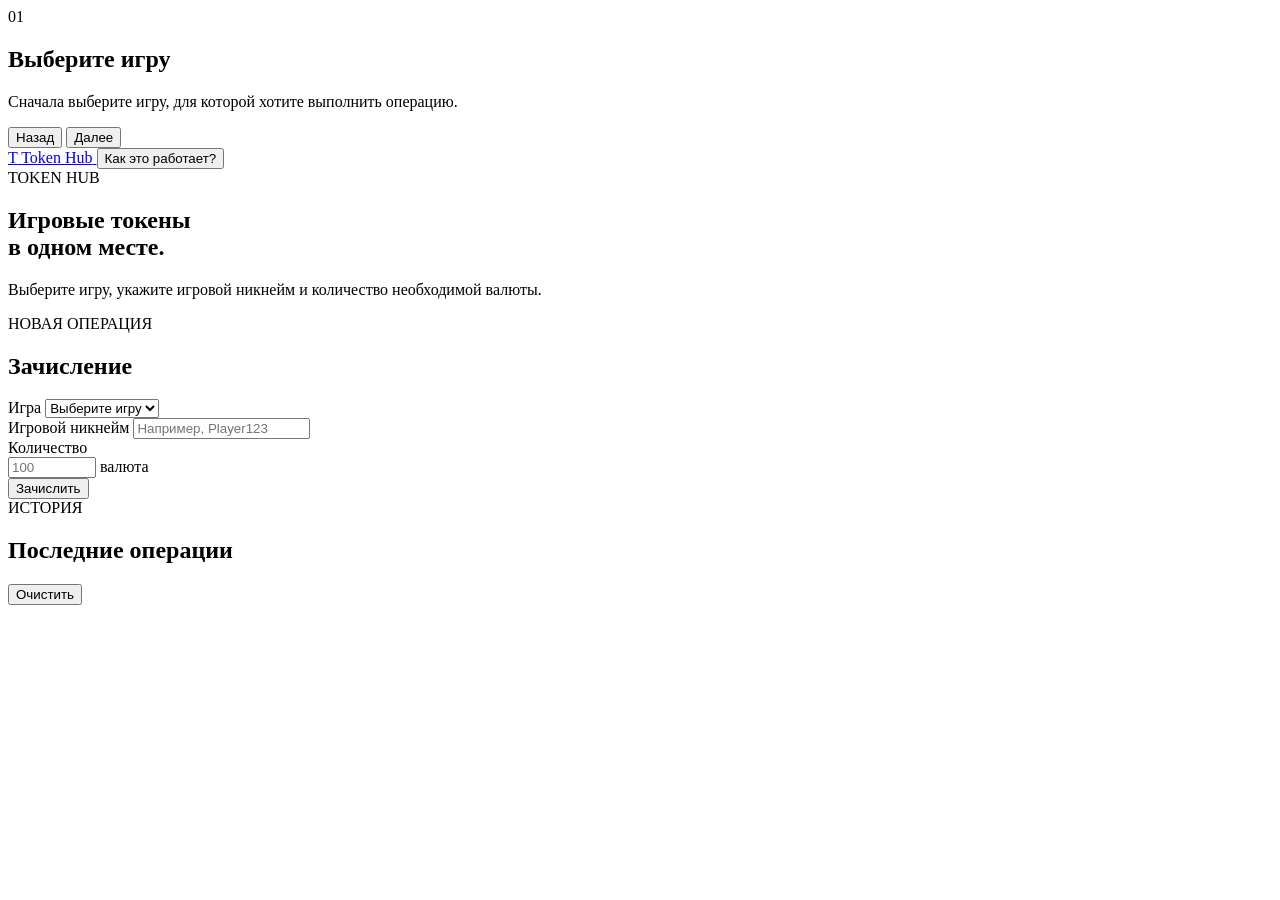
==== index.html @ d6273d0f "Create index.html" ====
<!DOCTYPE html>
<html lang="ru">
<head>
  <meta charset="UTF-8">
  <meta name="viewport" content="width=device-width, initial-scale=1.0">
  <meta name="theme-color" content="#080808">
  <meta name="description" content="Token Hub — единый интерфейс для игровых валют">
  <title>Token Hub</title>
  <link rel="stylesheet" href="style.css">
</head>
<body>
  <!-- Первый запуск -->
  <div class="onboarding hidden" id="onboarding">
    <div class="onboarding-card">
      <div class="onboarding-progress">
        <span class="progress-dot active"></span>
        <span class="progress-dot"></span>
        <span class="progress-dot"></span>
        <span class="progress-dot"></span>
      </div>
      <div class="onboarding-content">
        <div class="onboarding-icon">01</div>
        <h2 id="onboardingTitle">
          Выберите игру
        </h2>
        <p id="onboardingText">
          Сначала выберите игру, для которой хотите выполнить операцию.
        </p>
      </div>
      <div class="onboarding-actions">
        <button
          class="button secondary-button hidden"
          id="onboardingBack"
        >
          Назад
        </button>
        <button
          class="button primary-button"
          id="onboardingNext"
        >
          Далее
        </button>
      </div>
    </div>
  </div>
  <!-- Верхняя панель -->
  <header class="header">
    <a href="#" class="logo" aria-label="Token Hub">
      <span class="logo-mark">T</span>
      <span class="logo-text">Token Hub</span>
    </a>
    <button
      class="help-button"
      id="helpButton"
      type="button"
    >
      Как это работает?
    </button>
  </header>
  <main class="main">
    <!-- Hero -->
    <section class="hero">
      <span class="hero-label">
        TOKEN HUB
      </span>
      <h1>
        Игровые токены<br>
        <span>в одном месте.</span>
      </h1>
      <p>
        Выберите игру, укажите игровой никнейм
        и количество необходимой валюты.
      </p>
    </section>
    <!-- Основная форма -->
    <section class="card">
      <div class="card-header">
        <div>
          <span class="card-label">
            НОВАЯ ОПЕРАЦИЯ
          </span>
          <h2>
            Зачисление
          </h2>
        </div>
        <div class="status-dot"></div>
      </div>
      <!-- Игра -->
      <div class="field">
        <label for="game">
          Игра
        </label>
        <select id="game">
          <option value="">
            Выберите игру
          </option>
          <option
            value="roblox"
            data-currency="Robux"
          >
            Roblox
          </option>
          <option
            value="fortnite"
            data-currency="V-Bucks"
          >
            Fortnite
          </option>
          <option
            value="brawl-stars"
            data-currency="Gems"
          >
            Brawl Stars
          </option>
          <option
            value="minecraft"
            data-currency="Minecoins"
          >
            Minecraft
          </option>
        </select>
      </div>
      <!-- Никнейм -->
      <div class="field">
        <label for="username">
          Игровой никнейм
        </label>
        <input
          id="username"
          type="text"
          maxlength="50"
          autocomplete="off"
          placeholder="Например, Player123"
        >
      </div>
      <!-- Количество -->
      <div class="field">
        <label for="amount">
          Количество
        </label>
        <div class="amount-input">
          <input
            id="amount"
            type="number"
            min="1"
            max="1000000"
            inputmode="numeric"
            placeholder="100"
          >
          <span id="currency">
            валюта
          </span>
        </div>
      </div>
      <!-- Кнопка -->
      <button
        class="button primary-button submit-button"
        id="submitButton"
        type="button"
      >
        <span id="submitText">
          Зачислить
        </span>
        <span
          class="loader hidden"
          id="loader"
        ></span>
      </button>
      <!-- Статус -->
      <div
        class="operation-status hidden"
        id="status"
        role="status"
      ></div>
    </section>
    <!-- История -->
    <section class="history-section">
      <div class="section-header">
        <div>
          <span class="section-label">
            ИСТОРИЯ
          </span>
          <h2>
            Последние операции
          </h2>
        </div>
        <button
          class="clear-button"
          id="clearHistory"
          type="button"
        >
          Очистить
        </button>
      </div>
      <div
        class="history"
        id="history"
      ></div>
    </section>
  </main>
  <!-- Toast -->
  <div
    class="toast"
    id="toast"
    role="alert"
  ></div>
  <script src="script.js"></script>
</body>
</html>
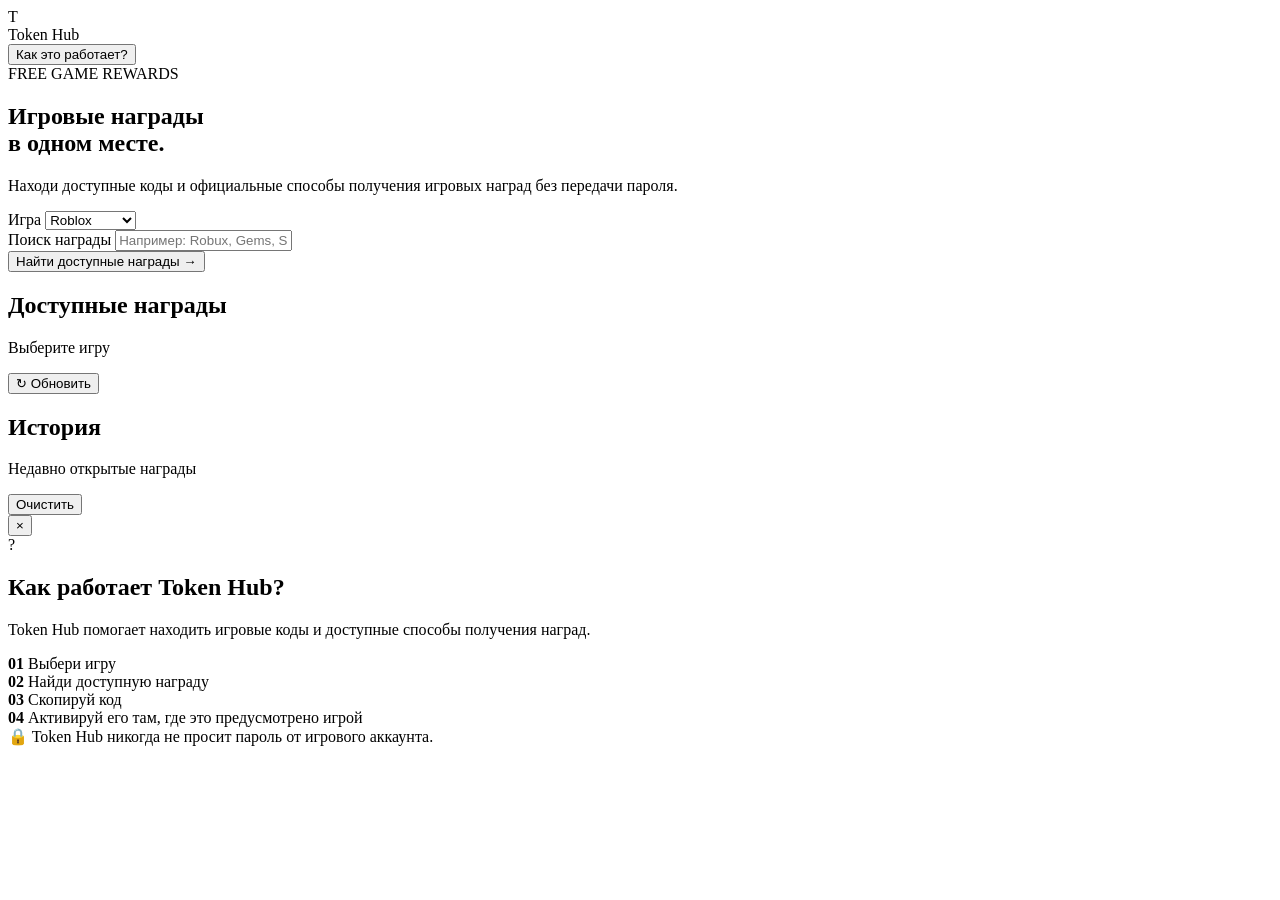
==== commit c6a9f1b4: "Update index.html" ====
--- a/index.html
+++ b/index.html
@@ -4,206 +4,153 @@
   <meta charset="UTF-8">
   <meta name="viewport" content="width=device-width, initial-scale=1.0">
   <meta name="theme-color" content="#080808">
-  <meta name="description" content="Token Hub — единый интерфейс для игровых валют">
   <title>Token Hub</title>
   <link rel="stylesheet" href="style.css">
 </head>
+
 <body>
-  <!-- Первый запуск -->
-  <div class="onboarding hidden" id="onboarding">
-    <div class="onboarding-card">
-      <div class="onboarding-progress">
-        <span class="progress-dot active"></span>
-        <span class="progress-dot"></span>
-        <span class="progress-dot"></span>
-        <span class="progress-dot"></span>
+
+<header class="header">
+  <div class="brand">
+    <div class="brand-icon">T</div>
+    <span>Token Hub</span>
+  </div>
+
+  <button class="help-button" id="helpButton">
+    Как это работает?
+  </button>
+</header>
+
+<main class="container">
+
+  <section class="hero">
+    <div class="badge">FREE GAME REWARDS</div>
+    <h1>Игровые награды<br><span>в одном месте.</span></h1>
+    <p>
+      Находи доступные коды и официальные способы получения
+      игровых наград без передачи пароля.
+    </p>
+  </section>
+
+  <section class="hub-card">
+
+    <div class="field">
+      <label for="game">Игра</label>
+
+      <select id="game">
+        <option value="roblox">Roblox</option>
+        <option value="fortnite">Fortnite</option>
+        <option value="brawlstars">Brawl Stars</option>
+        <option value="minecraft">Minecraft</option>
+      </select>
+    </div>
+
+    <div class="field">
+      <label for="search">Поиск награды</label>
+
+      <input
+        id="search"
+        type="text"
+        placeholder="Например: Robux, Gems, Skin..."
+        autocomplete="off"
+      >
+    </div>
+
+    <button class="main-button" id="findButton">
+      <span>Найти доступные награды</span>
+      <span class="arrow">→</span>
+    </button>
+
+  </section>
+
+  <section class="results-section">
+
+    <div class="section-header">
+      <div>
+        <h2>Доступные награды</h2>
+        <p id="resultsInfo">Выберите игру</p>
       </div>
-      <div class="onboarding-content">
-        <div class="onboarding-icon">01</div>
-        <h2 id="onboardingTitle">
-          Выберите игру
-        </h2>
-        <p id="onboardingText">
-          Сначала выберите игру, для которой хотите выполнить операцию.
-        </p>
+
+      <button id="refreshButton" class="small-button">
+        ↻ Обновить
+      </button>
+    </div>
+
+    <div id="results" class="results"></div>
+
+  </section>
+
+  <section class="history-section">
+
+    <div class="section-header">
+      <div>
+        <h2>История</h2>
+        <p>Недавно открытые награды</p>
       </div>
-      <div class="onboarding-actions">
-        <button
-          class="button secondary-button hidden"
-          id="onboardingBack"
-        >
-          Назад
-        </button>
-        <button
-          class="button primary-button"
-          id="onboardingNext"
-        >
-          Далее
-        </button>
+
+      <button id="clearHistory" class="small-button">
+        Очистить
+      </button>
+    </div>
+
+    <div id="history" class="history"></div>
+
+  </section>
+
+</main>
+
+<!-- HELP -->
+
+<div class="modal hidden" id="helpModal">
+
+  <div class="modal-card">
+
+    <button class="close-button" id="closeHelp">×</button>
+
+    <div class="modal-icon">?</div>
+
+    <h2>Как работает Token Hub?</h2>
+
+    <p>
+      Token Hub помогает находить игровые коды и доступные
+      способы получения наград.
+    </p>
+
+    <div class="steps">
+
+      <div class="step">
+        <b>01</b>
+        <span>Выбери игру</span>
       </div>
+
+      <div class="step">
+        <b>02</b>
+        <span>Найди доступную награду</span>
+      </div>
+
+      <div class="step">
+        <b>03</b>
+        <span>Скопируй код</span>
+      </div>
+
+      <div class="step">
+        <b>04</b>
+        <span>Активируй его там, где это предусмотрено игрой</span>
+      </div>
+
     </div>
+
+    <div class="security-note">
+      🔒 Token Hub никогда не просит пароль от игрового аккаунта.
+    </div>
+
   </div>
-  <!-- Верхняя панель -->
-  <header class="header">
-    <a href="#" class="logo" aria-label="Token Hub">
-      <span class="logo-mark">T</span>
-      <span class="logo-text">Token Hub</span>
-    </a>
-    <button
-      class="help-button"
-      id="helpButton"
-      type="button"
-    >
-      Как это работает?
-    </button>
-  </header>
-  <main class="main">
-    <!-- Hero -->
-    <section class="hero">
-      <span class="hero-label">
-        TOKEN HUB
-      </span>
-      <h1>
-        Игровые токены<br>
-        <span>в одном месте.</span>
-      </h1>
-      <p>
-        Выберите игру, укажите игровой никнейм
-        и количество необходимой валюты.
-      </p>
-    </section>
-    <!-- Основная форма -->
-    <section class="card">
-      <div class="card-header">
-        <div>
-          <span class="card-label">
-            НОВАЯ ОПЕРАЦИЯ
-          </span>
-          <h2>
-            Зачисление
-          </h2>
-        </div>
-        <div class="status-dot"></div>
-      </div>
-      <!-- Игра -->
-      <div class="field">
-        <label for="game">
-          Игра
-        </label>
-        <select id="game">
-          <option value="">
-            Выберите игру
-          </option>
-          <option
-            value="roblox"
-            data-currency="Robux"
-          >
-            Roblox
-          </option>
-          <option
-            value="fortnite"
-            data-currency="V-Bucks"
-          >
-            Fortnite
-          </option>
-          <option
-            value="brawl-stars"
-            data-currency="Gems"
-          >
-            Brawl Stars
-          </option>
-          <option
-            value="minecraft"
-            data-currency="Minecoins"
-          >
-            Minecraft
-          </option>
-        </select>
-      </div>
-      <!-- Никнейм -->
-      <div class="field">
-        <label for="username">
-          Игровой никнейм
-        </label>
-        <input
-          id="username"
-          type="text"
-          maxlength="50"
-          autocomplete="off"
-          placeholder="Например, Player123"
-        >
-      </div>
-      <!-- Количество -->
-      <div class="field">
-        <label for="amount">
-          Количество
-        </label>
-        <div class="amount-input">
-          <input
-            id="amount"
-            type="number"
-            min="1"
-            max="1000000"
-            inputmode="numeric"
-            placeholder="100"
-          >
-          <span id="currency">
-            валюта
-          </span>
-        </div>
-      </div>
-      <!-- Кнопка -->
-      <button
-        class="button primary-button submit-button"
-        id="submitButton"
-        type="button"
-      >
-        <span id="submitText">
-          Зачислить
-        </span>
-        <span
-          class="loader hidden"
-          id="loader"
-        ></span>
-      </button>
-      <!-- Статус -->
-      <div
-        class="operation-status hidden"
-        id="status"
-        role="status"
-      ></div>
-    </section>
-    <!-- История -->
-    <section class="history-section">
-      <div class="section-header">
-        <div>
-          <span class="section-label">
-            ИСТОРИЯ
-          </span>
-          <h2>
-            Последние операции
-          </h2>
-        </div>
-        <button
-          class="clear-button"
-          id="clearHistory"
-          type="button"
-        >
-          Очистить
-        </button>
-      </div>
-      <div
-        class="history"
-        id="history"
-      ></div>
-    </section>
-  </main>
-  <!-- Toast -->
-  <div
-    class="toast"
-    id="toast"
-    role="alert"
-  ></div>
-  <script src="script.js"></script>
+
+</div>
+
+<div id="toast" class="toast"></div>
+
+<script src="script.js"></script>
+
 </body>
 </html>
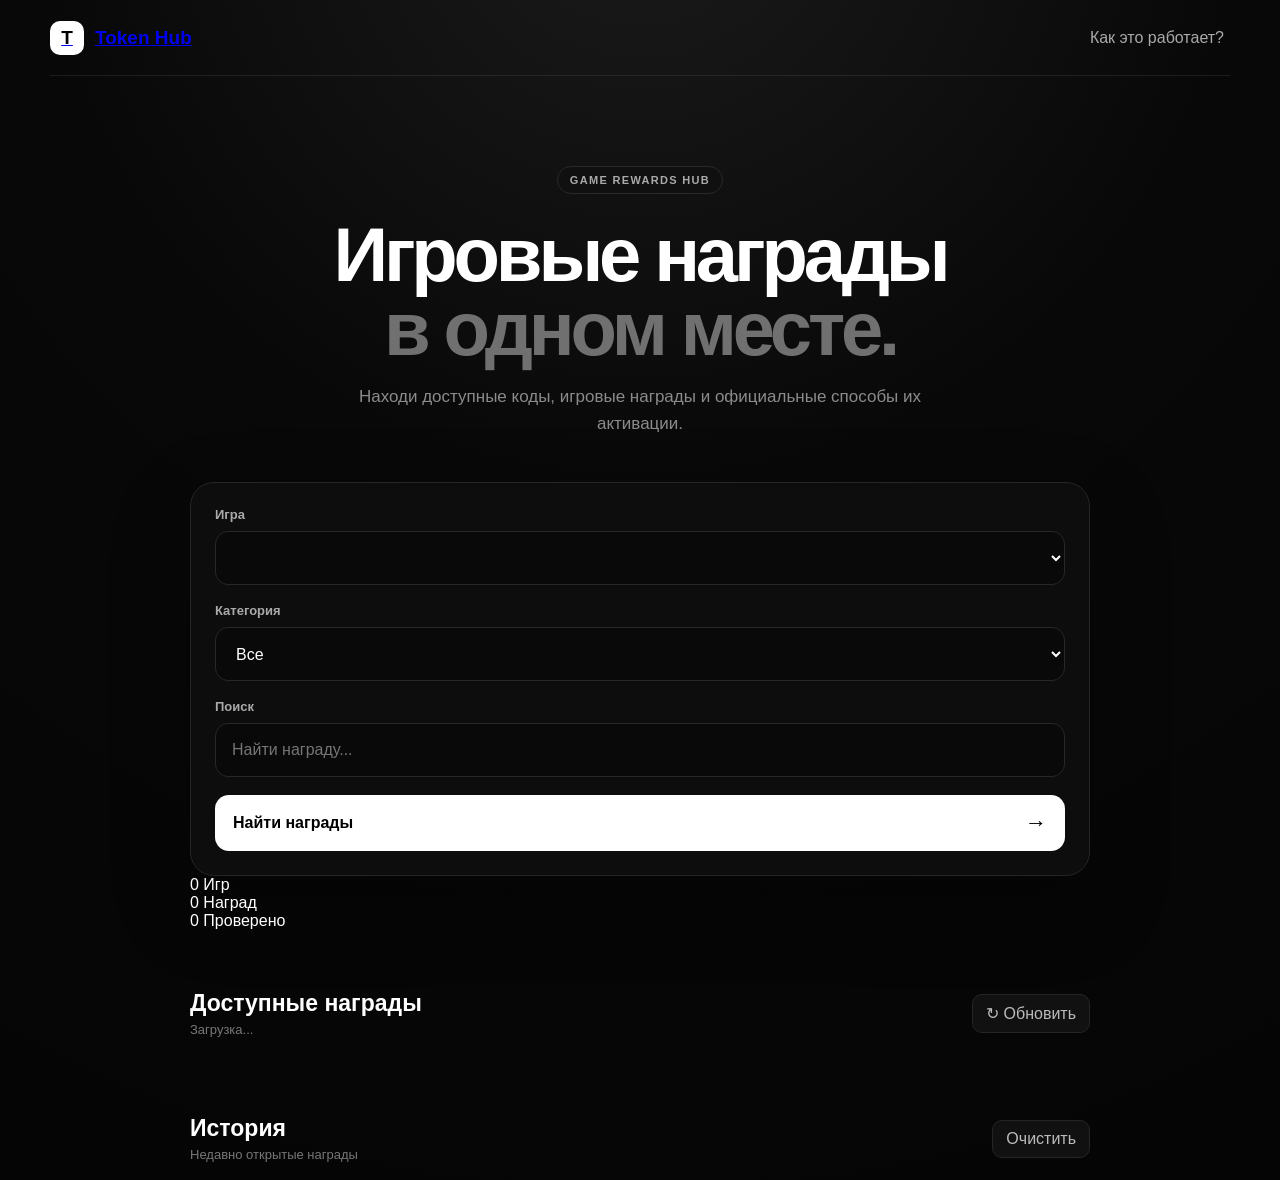
==== commit bdc6544a: "Update index.html" ====
--- a/index.html
+++ b/index.html
@@ -2,155 +2,403 @@
 <html lang="ru">
 <head>
   <meta charset="UTF-8">
-  <meta name="viewport" content="width=device-width, initial-scale=1.0">
-  <meta name="theme-color" content="#080808">
+
+  <meta
+    name="viewport"
+    content="width=device-width, initial-scale=1.0, viewport-fit=cover"
+  >
+
+  <meta
+    name="theme-color"
+    content="#050505"
+  >
+
+  <meta
+    name="description"
+    content="Token Hub — каталог игровых кодов, наград и официальных способов активации."
+  >
+
+  <link rel="manifest" href="manifest.json">
+
+  <link
+    rel="icon"
+    type="image/svg+xml"
+    href="icon.svg"
+  >
+
+  <link
+    rel="apple-touch-icon"
+    href="icon.svg"
+  >
+
   <title>Token Hub</title>
+
   <link rel="stylesheet" href="style.css">
 </head>
 
 <body>
 
-<header class="header">
-  <div class="brand">
-    <div class="brand-icon">T</div>
-    <span>Token Hub</span>
+  <header class="header">
+
+    <a
+      class="brand"
+      href="#"
+      aria-label="Token Hub"
+    >
+      <span class="brand-icon">T</span>
+      <span>Token Hub</span>
+    </a>
+
+    <button
+      class="help-button"
+      id="helpButton"
+      type="button"
+    >
+      Как это работает?
+    </button>
+
+  </header>
+
+
+  <main class="container">
+
+    <section class="hero">
+
+      <div class="badge">
+        GAME REWARDS HUB
+      </div>
+
+      <h1>
+        Игровые награды
+        <br>
+        <span>в одном месте.</span>
+      </h1>
+
+      <p>
+        Находи доступные коды, игровые награды
+        и официальные способы их активации.
+      </p>
+
+    </section>
+
+
+    <section class="hub-card">
+
+      <div class="field">
+
+        <label for="game">
+          Игра
+        </label>
+
+        <select id="game">
+        </select>
+
+      </div>
+
+
+      <div class="field">
+
+        <label for="category">
+          Категория
+        </label>
+
+        <select id="category">
+
+          <option value="all">
+            Все
+          </option>
+
+          <option value="codes">
+            Коды
+          </option>
+
+          <option value="official">
+            Официальные
+          </option>
+
+          <option value="in-game">
+            Игровые награды
+          </option>
+
+        </select>
+
+      </div>
+
+
+      <div class="field">
+
+        <label for="search">
+          Поиск
+        </label>
+
+        <input
+          id="search"
+          type="search"
+          placeholder="Найти награду..."
+          autocomplete="off"
+          spellcheck="false"
+        >
+
+      </div>
+
+
+      <button
+        class="main-button"
+        id="findButton"
+        type="button"
+      >
+
+        <span>
+          Найти награды
+        </span>
+
+        <span class="arrow">
+          →
+        </span>
+
+      </button>
+
+    </section>
+
+
+    <section class="stats">
+
+      <div class="stat-card">
+
+        <span
+          class="stat-value"
+          id="gamesCount"
+        >
+          0
+        </span>
+
+        <span class="stat-label">
+          Игр
+        </span>
+
+      </div>
+
+
+      <div class="stat-card">
+
+        <span
+          class="stat-value"
+          id="rewardsCount"
+        >
+          0
+        </span>
+
+        <span class="stat-label">
+          Наград
+        </span>
+
+      </div>
+
+
+      <div class="stat-card">
+
+        <span
+          class="stat-value"
+          id="verifiedCount"
+        >
+          0
+        </span>
+
+        <span class="stat-label">
+          Проверено
+        </span>
+
+      </div>
+
+    </section>
+
+
+    <section class="results-section">
+
+      <div class="section-header">
+
+        <div>
+
+          <h2>
+            Доступные награды
+          </h2>
+
+          <p id="resultsInfo">
+            Загрузка...
+          </p>
+
+        </div>
+
+
+        <button
+          class="small-button"
+          id="refreshButton"
+          type="button"
+        >
+          ↻ Обновить
+        </button>
+
+      </div>
+
+
+      <div
+        class="results"
+        id="results"
+      >
+      </div>
+
+    </section>
+
+
+    <section class="history-section">
+
+      <div class="section-header">
+
+        <div>
+
+          <h2>
+            История
+          </h2>
+
+          <p>
+            Недавно открытые награды
+          </p>
+
+        </div>
+
+
+        <button
+          class="small-button"
+          id="clearHistory"
+          type="button"
+        >
+          Очистить
+        </button>
+
+      </div>
+
+
+      <div
+        class="history"
+        id="history"
+      >
+      </div>
+
+    </section>
+
+  </main>
+
+
+  <div
+    class="modal hidden"
+    id="helpModal"
+    aria-hidden="true"
+  >
+
+    <div class="modal-card">
+
+      <button
+        class="close-button"
+        id="closeHelp"
+        type="button"
+        aria-label="Закрыть"
+      >
+        ×
+      </button>
+
+
+      <div class="modal-icon">
+        ?
+      </div>
+
+
+      <h2>
+        Как работает Token Hub?
+      </h2>
+
+
+      <p>
+        Token Hub помогает находить игровые коды,
+        награды и официальные страницы активации.
+      </p>
+
+
+      <div class="steps">
+
+        <div class="step">
+
+          <b>01</b>
+
+          <span>
+            Выбери игру
+          </span>
+
+        </div>
+
+
+        <div class="step">
+
+          <b>02</b>
+
+          <span>
+            Найди нужную награду
+          </span>
+
+        </div>
+
+
+        <div class="step">
+
+          <b>03</b>
+
+          <span>
+            Если есть код — скопируй его
+          </span>
+
+        </div>
+
+
+        <div class="step">
+
+          <b>04</b>
+
+          <span>
+            Открой страницу активации
+          </span>
+
+        </div>
+
+      </div>
+
+
+      <div class="security-note">
+
+        🔒 Token Hub не запрашивает пароль,
+        cookie или токен игрового аккаунта.
+
+      </div>
+
+    </div>
+
   </div>
 
-  <button class="help-button" id="helpButton">
-    Как это работает?
-  </button>
-</header>
-
-<main class="container">
-
-  <section class="hero">
-    <div class="badge">FREE GAME REWARDS</div>
-    <h1>Игровые награды<br><span>в одном месте.</span></h1>
-    <p>
-      Находи доступные коды и официальные способы получения
-      игровых наград без передачи пароля.
-    </p>
-  </section>
-
-  <section class="hub-card">
-
-    <div class="field">
-      <label for="game">Игра</label>
-
-      <select id="game">
-        <option value="roblox">Roblox</option>
-        <option value="fortnite">Fortnite</option>
-        <option value="brawlstars">Brawl Stars</option>
-        <option value="minecraft">Minecraft</option>
-      </select>
-    </div>
-
-    <div class="field">
-      <label for="search">Поиск награды</label>
-
-      <input
-        id="search"
-        type="text"
-        placeholder="Например: Robux, Gems, Skin..."
-        autocomplete="off"
-      >
-    </div>
-
-    <button class="main-button" id="findButton">
-      <span>Найти доступные награды</span>
-      <span class="arrow">→</span>
-    </button>
-
-  </section>
-
-  <section class="results-section">
-
-    <div class="section-header">
-      <div>
-        <h2>Доступные награды</h2>
-        <p id="resultsInfo">Выберите игру</p>
-      </div>
-
-      <button id="refreshButton" class="small-button">
-        ↻ Обновить
-      </button>
-    </div>
-
-    <div id="results" class="results"></div>
-
-  </section>
-
-  <section class="history-section">
-
-    <div class="section-header">
-      <div>
-        <h2>История</h2>
-        <p>Недавно открытые награды</p>
-      </div>
-
-      <button id="clearHistory" class="small-button">
-        Очистить
-      </button>
-    </div>
-
-    <div id="history" class="history"></div>
-
-  </section>
-
-</main>
-
-<!-- HELP -->
-
-<div class="modal hidden" id="helpModal">
-
-  <div class="modal-card">
-
-    <button class="close-button" id="closeHelp">×</button>
-
-    <div class="modal-icon">?</div>
-
-    <h2>Как работает Token Hub?</h2>
-
-    <p>
-      Token Hub помогает находить игровые коды и доступные
-      способы получения наград.
-    </p>
-
-    <div class="steps">
-
-      <div class="step">
-        <b>01</b>
-        <span>Выбери игру</span>
-      </div>
-
-      <div class="step">
-        <b>02</b>
-        <span>Найди доступную награду</span>
-      </div>
-
-      <div class="step">
-        <b>03</b>
-        <span>Скопируй код</span>
-      </div>
-
-      <div class="step">
-        <b>04</b>
-        <span>Активируй его там, где это предусмотрено игрой</span>
-      </div>
-
-    </div>
-
-    <div class="security-note">
-      🔒 Token Hub никогда не просит пароль от игрового аккаунта.
-    </div>
-
+
+  <div
+    class="toast"
+    id="toast"
+    role="status"
+    aria-live="polite"
+  >
   </div>
 
-</div>
-
-<div id="toast" class="toast"></div>
-
-<script src="script.js"></script>
+
+  <!--
+    ВАЖНО:
+    data.js должен подключаться ПЕРЕД script.js.
+  -->
+
+  <script src="data.js"></script>
+  <script src="script.js"></script>
 
 </body>
 </html>
--- a/style.css
+++ b/style.css
@@ -0,0 +1,585 @@
+* {
+  box-sizing: border-box;
+}
+
+:root {
+  --background: #050505;
+  --surface: #0d0d0d;
+  --surface-2: #141414;
+  --border: #252525;
+  --text: #ffffff;
+  --muted: #909090;
+  --accent: #ffffff;
+  --danger: #ff4d4d;
+}
+
+html {
+  scroll-behavior: smooth;
+}
+
+body {
+  margin: 0;
+  background:
+    radial-gradient(circle at 50% -10%, #1b1b1b 0%, #080808 42%, #050505 100%);
+  color: var(--text);
+  font-family:
+    Inter,
+    -apple-system,
+    BlinkMacSystemFont,
+    "Segoe UI",
+    sans-serif;
+  min-height: 100vh;
+}
+
+button,
+input,
+select {
+  font: inherit;
+}
+
+button {
+  cursor: pointer;
+}
+
+.header {
+  width: min(1180px, calc(100% - 32px));
+  margin: auto;
+  height: 76px;
+
+  display: flex;
+  align-items: center;
+  justify-content: space-between;
+
+  border-bottom: 1px solid rgba(255,255,255,.08);
+}
+
+.brand {
+  display: flex;
+  align-items: center;
+  gap: 11px;
+
+  font-size: 19px;
+  font-weight: 700;
+}
+
+.brand-icon {
+  width: 34px;
+  height: 34px;
+
+  display: grid;
+  place-items: center;
+
+  background: #fff;
+  color: #000;
+
+  border-radius: 10px;
+
+  font-weight: 900;
+}
+
+.help-button {
+  border: 0;
+  background: transparent;
+  color: #aaa;
+  transition: .2s;
+}
+
+.help-button:hover {
+  color: #fff;
+}
+
+.container {
+  width: min(900px, calc(100% - 32px));
+  margin: auto;
+}
+
+.hero {
+  padding: 90px 0 45px;
+  text-align: center;
+}
+
+.badge {
+  display: inline-flex;
+
+  padding: 7px 12px;
+
+  border: 1px solid #292929;
+  border-radius: 999px;
+
+  background: #101010;
+
+  color: #aaa;
+
+  font-size: 11px;
+  font-weight: 700;
+  letter-spacing: .12em;
+}
+
+.hero h1 {
+  margin: 24px 0 16px;
+
+  font-size: clamp(42px, 7vw, 76px);
+  line-height: .98;
+  letter-spacing: -0.055em;
+}
+
+.hero h1 span {
+  color: #707070;
+}
+
+.hero p {
+  max-width: 610px;
+  margin: auto;
+
+  color: #8b8b8b;
+
+  font-size: 17px;
+  line-height: 1.6;
+}
+
+.hub-card {
+  padding: 24px;
+
+  background: rgba(15,15,15,.85);
+  border: 1px solid var(--border);
+  border-radius: 24px;
+
+  box-shadow: 0 30px 80px rgba(0,0,0,.3);
+}
+
+.field {
+  margin-bottom: 18px;
+}
+
+.field label {
+  display: block;
+  margin-bottom: 9px;
+
+  color: #aaa;
+
+  font-size: 13px;
+  font-weight: 600;
+}
+
+.field input,
+.field select {
+  width: 100%;
+  height: 54px;
+
+  padding: 0 16px;
+
+  background: #090909;
+  color: #fff;
+
+  border: 1px solid #282828;
+  border-radius: 13px;
+
+  outline: none;
+
+  transition: .2s;
+}
+
+.field input:focus,
+.field select:focus {
+  border-color: #666;
+  box-shadow: 0 0 0 3px rgba(255,255,255,.04);
+}
+
+.main-button {
+  width: 100%;
+  height: 56px;
+
+  display: flex;
+  align-items: center;
+  justify-content: space-between;
+
+  padding: 0 18px;
+
+  border: 0;
+  border-radius: 14px;
+
+  background: #fff;
+  color: #000;
+
+  font-weight: 800;
+
+  transition: .2s;
+}
+
+.main-button:hover {
+  transform: translateY(-1px);
+  background: #e9e9e9;
+}
+
+.main-button:active {
+  transform: translateY(1px);
+}
+
+.arrow {
+  font-size: 22px;
+}
+
+.results-section,
+.history-section {
+  margin-top: 60px;
+}
+
+.section-header {
+  display: flex;
+  align-items: center;
+  justify-content: space-between;
+
+  margin-bottom: 18px;
+}
+
+.section-header h2 {
+  margin: 0 0 5px;
+  font-size: 23px;
+}
+
+.section-header p {
+  margin: 0;
+  color: #777;
+  font-size: 13px;
+}
+
+.small-button {
+  padding: 9px 13px;
+
+  background: #111;
+  color: #bbb;
+
+  border: 1px solid #252525;
+  border-radius: 10px;
+}
+
+.small-button:hover {
+  color: #fff;
+  border-color: #444;
+}
+
+.results {
+  display: grid;
+  gap: 12px;
+}
+
+.reward-card {
+  display: grid;
+  grid-template-columns: 1fr auto;
+  gap: 20px;
+
+  padding: 20px;
+
+  background: #0e0e0e;
+  border: 1px solid #202020;
+  border-radius: 17px;
+
+  transition: .2s;
+}
+
+.reward-card:hover {
+  border-color: #3a3a3a;
+  transform: translateY(-1px);
+}
+
+.reward-game {
+  color: #777;
+  font-size: 11px;
+  text-transform: uppercase;
+  letter-spacing: .08em;
+  margin-bottom: 6px;
+}
+
+.reward-title {
+  font-size: 18px;
+  font-weight: 700;
+}
+
+.reward-description {
+  margin-top: 7px;
+
+  color: #888;
+  font-size: 13px;
+  line-height: 1.5;
+}
+
+.reward-code {
+  margin-top: 13px;
+
+  display: inline-flex;
+
+  padding: 8px 10px;
+
+  border-radius: 8px;
+
+  background: #181818;
+  border: 1px solid #292929;
+
+  font-family: monospace;
+  font-size: 13px;
+}
+
+.reward-actions {
+  display: flex;
+  align-items: center;
+  gap: 8px;
+}
+
+.copy-button,
+.open-button {
+  height: 40px;
+
+  padding: 0 13px;
+
+  border-radius: 10px;
+
+  font-size: 13px;
+  font-weight: 700;
+}
+
+.copy-button {
+  background: #fff;
+  color: #000;
+  border: 0;
+}
+
+.open-button {
+  background: #151515;
+  color: #fff;
+  border: 1px solid #2a2a2a;
+}
+
+.empty {
+  padding: 50px 20px;
+
+  text-align: center;
+
+  background: #0d0d0d;
+  border: 1px dashed #252525;
+  border-radius: 17px;
+
+  color: #777;
+}
+
+.history {
+  display: grid;
+  gap: 9px;
+}
+
+.history-item {
+  padding: 14px 16px;
+
+  background: #0c0c0c;
+  border: 1px solid #1c1c1c;
+  border-radius: 12px;
+
+  display: flex;
+  justify-content: space-between;
+  gap: 12px;
+}
+
+.history-name {
+  font-weight: 600;
+}
+
+.history-date {
+  color: #666;
+  font-size: 12px;
+}
+
+.modal {
+  position: fixed;
+  inset: 0;
+
+  display: grid;
+  place-items: center;
+
+  padding: 20px;
+
+  background: rgba(0,0,0,.75);
+  backdrop-filter: blur(12px);
+
+  z-index: 20;
+}
+
+.modal.hidden {
+  display: none;
+}
+
+.modal-card {
+  position: relative;
+
+  width: min(500px, 100%);
+
+  padding: 30px;
+
+  background: #101010;
+  border: 1px solid #2a2a2a;
+  border-radius: 22px;
+
+  box-shadow: 0 30px 100px rgba(0,0,0,.7);
+}
+
+.close-button {
+  position: absolute;
+  top: 15px;
+  right: 17px;
+
+  width: 34px;
+  height: 34px;
+
+  border: 0;
+  border-radius: 50%;
+
+  background: #1b1b1b;
+  color: #aaa;
+
+  font-size: 22px;
+}
+
+.modal-icon {
+  width: 45px;
+  height: 45px;
+
+  display: grid;
+  place-items: center;
+
+  background: #fff;
+  color: #000;
+
+  border-radius: 13px;
+
+  font-size: 22px;
+  font-weight: 900;
+}
+
+.modal-card h2 {
+  margin: 20px 0 10px;
+}
+
+.modal-card > p {
+  color: #888;
+  line-height: 1.6;
+}
+
+.steps {
+  display: grid;
+  gap: 9px;
+  margin-top: 20px;
+}
+
+.step {
+  display: flex;
+  align-items: center;
+  gap: 13px;
+
+  padding: 13px;
+
+  background: #151515;
+  border-radius: 11px;
+}
+
+.step b {
+  color: #777;
+  font-family: monospace;
+}
+
+.step span {
+  color: #ddd;
+  font-size: 14px;
+}
+
+.security-note {
+  margin-top: 20px;
+
+  padding: 13px;
+
+  background: #151515;
+  border: 1px solid #262626;
+  border-radius: 11px;
+
+  color: #aaa;
+
+  font-size: 13px;
+  line-height: 1.5;
+}
+
+.toast {
+  position: fixed;
+  left: 50%;
+  bottom: 25px;
+
+  transform: translate(-50%, 20px);
+
+  padding: 13px 17px;
+
+  background: #fff;
+  color: #000;
+
+  border-radius: 12px;
+
+  font-size: 13px;
+  font-weight: 700;
+
+  opacity: 0;
+  pointer-events: none;
+
+  transition: .25s;
+
+  z-index: 50;
+}
+
+.toast.show {
+  opacity: 1;
+  transform: translate(-50%, 0);
+}
+
+@media (max-width: 650px) {
+
+  .header {
+    height: 66px;
+  }
+
+  .brand {
+    font-size: 16px;
+  }
+
+  .brand-icon {
+    width: 30px;
+    height: 30px;
+  }
+
+  .hero {
+    padding-top: 65px;
+  }
+
+  .hero h1 {
+    font-size: 43px;
+  }
+
+  .hero p {
+    font-size: 15px;
+  }
+
+  .hub-card {
+    padding: 17px;
+    border-radius: 18px;
+  }
+
+  .reward-card {
+    grid-template-columns: 1fr;
+  }
+
+  .reward-actions {
+    width: 100%;
+  }
+
+  .copy-button,
+  .open-button {
+    flex: 1;
+  }
+
+  .section-header {
+    align-items: flex-start;
+  }
+}
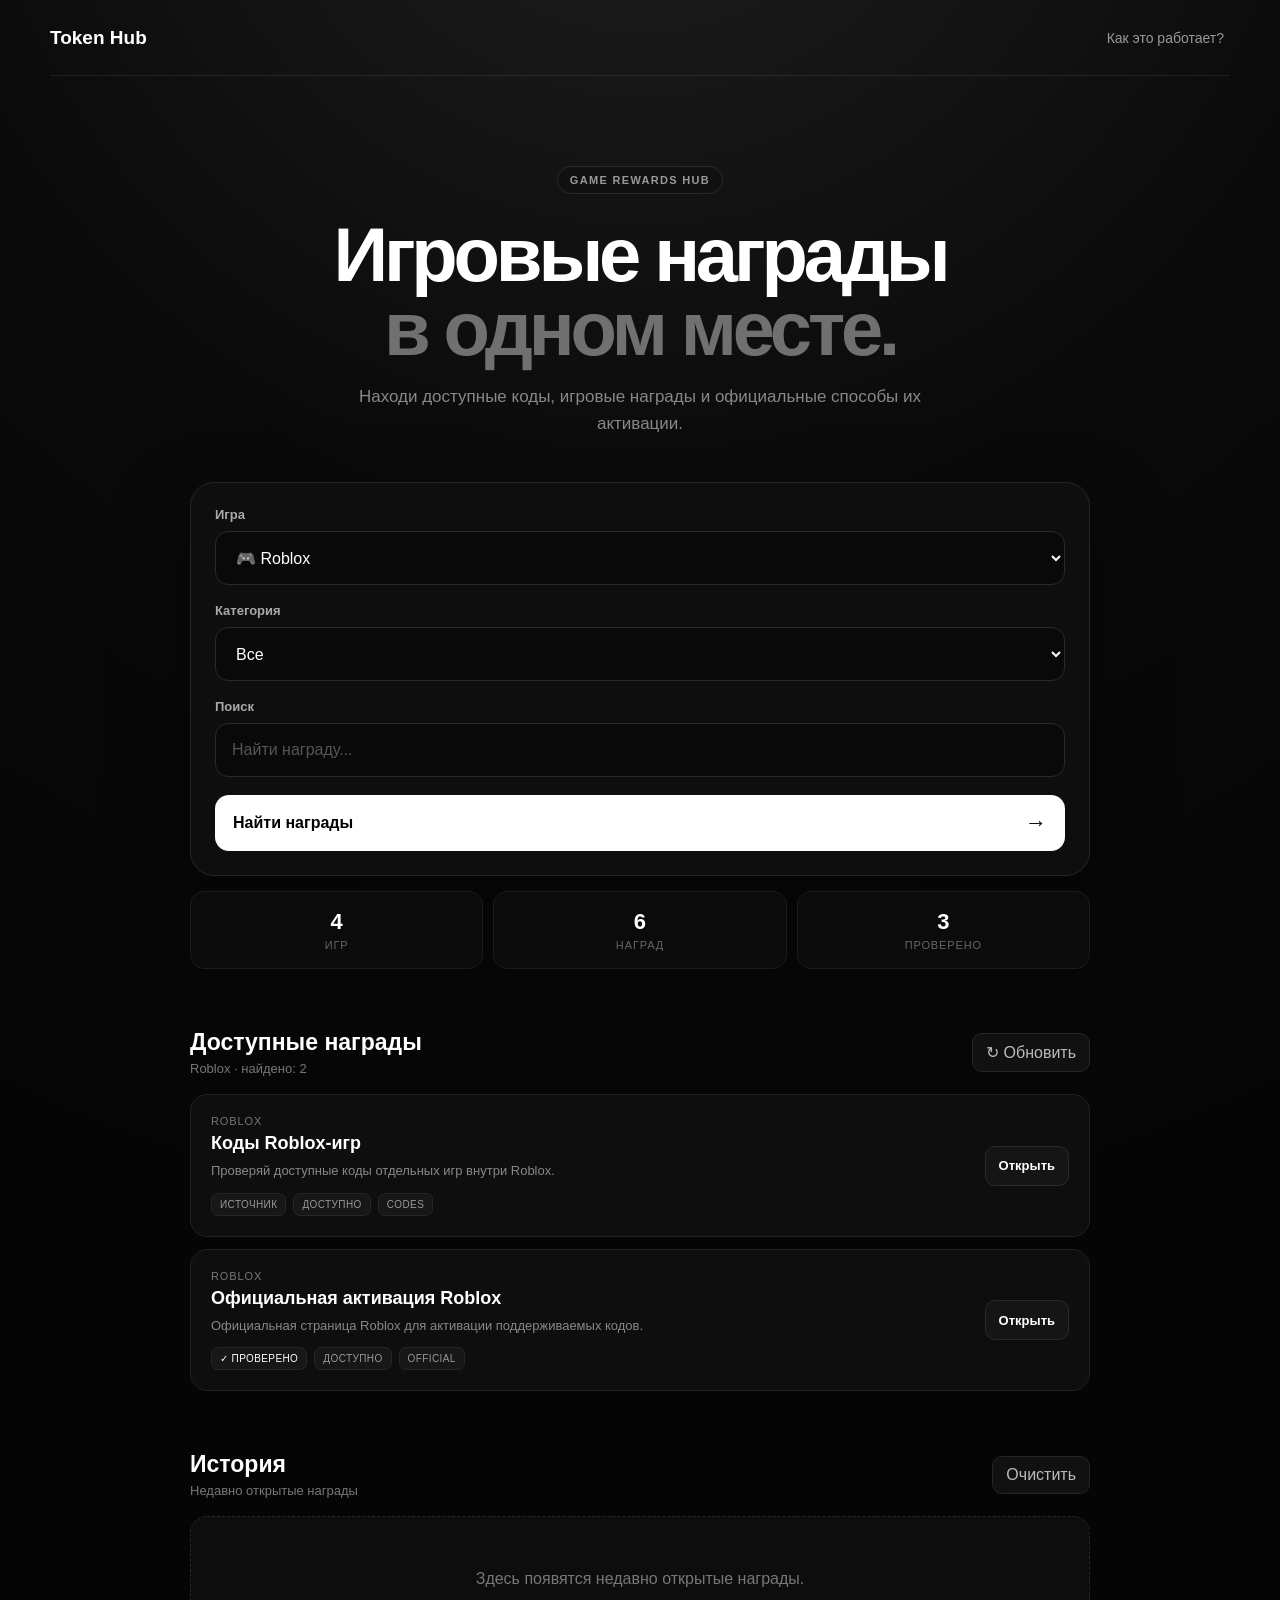
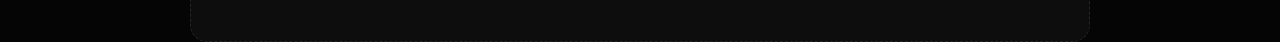
==== commit 43687f91: "Update index.html" ====
--- a/index.html
+++ b/index.html
@@ -18,22 +18,17 @@
     content="Token Hub — каталог игровых кодов, наград и официальных способов активации."
   >
 
-  <link rel="manifest" href="manifest.json">
-
   <link
-    rel="icon"
-    type="image/svg+xml"
-    href="icon.svg"
-  >
+    rel="manifest"
+    href="manifest.json"
+  >
+
+  <title>Token Hub</title>
 
   <link
-    rel="apple-touch-icon"
-    href="icon.svg"
-  >
-
-  <title>Token Hub</title>
-
-  <link rel="stylesheet" href="style.css">
+    rel="stylesheet"
+    href="style.css"
+  >
 </head>
 
 <body>
@@ -45,8 +40,7 @@
       href="#"
       aria-label="Token Hub"
     >
-      <span class="brand-icon">T</span>
-      <span>Token Hub</span>
+      Token Hub
     </a>
 
     <button
@@ -90,8 +84,7 @@
           Игра
         </label>
 
-        <select id="game">
-        </select>
+        <select id="game"></select>
 
       </div>
 
@@ -244,8 +237,7 @@
       <div
         class="results"
         id="results"
-      >
-      </div>
+      ></div>
 
     </section>
 
@@ -281,13 +273,14 @@
       <div
         class="history"
         id="history"
-      >
-      </div>
+      ></div>
 
     </section>
 
   </main>
 
+
+  <!-- ОКНО «КАК ЭТО РАБОТАЕТ?» -->
 
   <div
     class="modal hidden"
@@ -383,18 +376,20 @@
   </div>
 
 
+  <!-- УВЕДОМЛЕНИЯ -->
+
   <div
     class="toast"
     id="toast"
     role="status"
     aria-live="polite"
-  >
-  </div>
+  ></div>
 
 
   <!--
-    ВАЖНО:
-    data.js должен подключаться ПЕРЕД script.js.
+    ПОРЯДОК ПОДКЛЮЧЕНИЯ ВАЖЕН:
+    сначала база data.js,
+    затем логика script.js.
   -->
 
   <script src="data.js"></script>
--- a/style.css
+++ b/style.css
@@ -5,12 +5,20 @@
 :root {
   --background: #050505;
   --surface: #0d0d0d;
-  --surface-2: #141414;
+  --surface-2: #121212;
+
   --border: #252525;
+  --border-light: #333333;
+
   --text: #ffffff;
-  --muted: #909090;
+  --muted: #888888;
+  --muted-2: #666666;
+
   --accent: #ffffff;
+
   --danger: #ff4d4d;
+
+  --radius: 18px;
 }
 
 html {
@@ -19,16 +27,29 @@
 
 body {
   margin: 0;
+
+  min-height: 100vh;
+
   background:
-    radial-gradient(circle at 50% -10%, #1b1b1b 0%, #080808 42%, #050505 100%);
+    radial-gradient(
+      circle at 50% -15%,
+      #202020 0%,
+      #0a0a0a 38%,
+      #050505 75%
+    );
+
   color: var(--text);
+
   font-family:
     Inter,
     -apple-system,
     BlinkMacSystemFont,
+    "SF Pro Display",
+    "SF Pro Text",
     "Segoe UI",
     sans-serif;
-  min-height: 100vh;
+
+  -webkit-font-smoothing: antialiased;
 }
 
 button,
@@ -41,25 +62,50 @@
   cursor: pointer;
 }
 
+button,
+a,
+input,
+select {
+  -webkit-tap-highlight-color: transparent;
+}
+
+
+/* HEADER */
+
 .header {
-  width: min(1180px, calc(100% - 32px));
+  width: min(
+    1180px,
+    calc(100% - 32px)
+  );
+
+  height: 76px;
+
   margin: auto;
-  height: 76px;
 
   display: flex;
   align-items: center;
   justify-content: space-between;
 
-  border-bottom: 1px solid rgba(255,255,255,.08);
+  border-bottom: 1px solid rgba(
+    255,
+    255,
+    255,
+    .08
+  );
 }
 
 .brand {
   display: flex;
   align-items: center;
+
   gap: 11px;
 
+  color: #fff;
+
+  text-decoration: none;
+
   font-size: 19px;
-  font-weight: 700;
+  font-weight: 800;
 }
 
 .brand-icon {
@@ -74,13 +120,19 @@
 
   border-radius: 10px;
 
+  font-size: 17px;
   font-weight: 900;
 }
 
 .help-button {
   border: 0;
+
   background: transparent;
-  color: #aaa;
+
+  color: #999;
+
+  font-size: 14px;
+
   transition: .2s;
 }
 
@@ -88,13 +140,24 @@
   color: #fff;
 }
 
+
+/* MAIN */
+
 .container {
-  width: min(900px, calc(100% - 32px));
+  width: min(
+    900px,
+    calc(100% - 32px)
+  );
+
   margin: auto;
 }
+
+
+/* HERO */
 
 .hero {
   padding: 90px 0 45px;
+
   text-align: center;
 }
 
@@ -104,23 +167,32 @@
   padding: 7px 12px;
 
   border: 1px solid #292929;
+
   border-radius: 999px;
 
   background: #101010;
 
-  color: #aaa;
+  color: #999;
 
   font-size: 11px;
-  font-weight: 700;
+  font-weight: 800;
+
   letter-spacing: .12em;
 }
 
 .hero h1 {
   margin: 24px 0 16px;
 
-  font-size: clamp(42px, 7vw, 76px);
+  font-size:
+    clamp(
+      43px,
+      7vw,
+      76px
+    );
+
   line-height: .98;
-  letter-spacing: -0.055em;
+
+  letter-spacing: -.055em;
 }
 
 .hero h1 span {
@@ -128,23 +200,37 @@
 }
 
 .hero p {
-  max-width: 610px;
+  max-width: 620px;
+
   margin: auto;
 
-  color: #8b8b8b;
+  color: #888;
 
   font-size: 17px;
+
   line-height: 1.6;
 }
+
+
+/* SEARCH CARD */
 
 .hub-card {
   padding: 24px;
 
-  background: rgba(15,15,15,.85);
+  background:
+    rgba(15, 15, 15, .9);
+
   border: 1px solid var(--border);
+
   border-radius: 24px;
 
-  box-shadow: 0 30px 80px rgba(0,0,0,.3);
+  box-shadow:
+    0 30px 80px rgba(
+      0,
+      0,
+      0,
+      .35
+    );
 }
 
 .field {
@@ -153,12 +239,13 @@
 
 .field label {
   display: block;
+
   margin-bottom: 9px;
 
   color: #aaa;
 
   font-size: 13px;
-  font-weight: 600;
+  font-weight: 700;
 }
 
 .field input,
@@ -169,36 +256,59 @@
   padding: 0 16px;
 
   background: #090909;
+
   color: #fff;
 
-  border: 1px solid #282828;
+  border: 1px solid #292929;
+
   border-radius: 13px;
 
   outline: none;
 
   transition: .2s;
+}
+
+.field select {
+  appearance: auto;
+}
+
+.field input::placeholder {
+  color: #555;
 }
 
 .field input:focus,
 .field select:focus {
   border-color: #666;
-  box-shadow: 0 0 0 3px rgba(255,255,255,.04);
-}
+
+  box-shadow:
+    0 0 0 3px
+    rgba(
+      255,
+      255,
+      255,
+      .04
+    );
+}
+
+
+/* MAIN BUTTON */
 
 .main-button {
   width: 100%;
   height: 56px;
 
+  padding: 0 18px;
+
   display: flex;
   align-items: center;
   justify-content: space-between;
 
-  padding: 0 18px;
-
   border: 0;
+
   border-radius: 14px;
 
   background: #fff;
+
   color: #000;
 
   font-weight: 800;
@@ -207,17 +317,71 @@
 }
 
 .main-button:hover {
-  transform: translateY(-1px);
   background: #e9e9e9;
+
+  transform:
+    translateY(-1px);
 }
 
 .main-button:active {
-  transform: translateY(1px);
+  transform:
+    translateY(1px);
 }
 
 .arrow {
   font-size: 22px;
 }
+
+
+/* STATS */
+
+.stats {
+  display: grid;
+
+  grid-template-columns:
+    repeat(3, 1fr);
+
+  gap: 10px;
+
+  margin-top: 15px;
+}
+
+.stat-card {
+  padding: 17px;
+
+  background: #0b0b0b;
+
+  border: 1px solid #1c1c1c;
+
+  border-radius: 14px;
+
+  text-align: center;
+}
+
+.stat-value {
+  display: block;
+
+  font-size: 22px;
+
+  font-weight: 800;
+}
+
+.stat-label {
+  display: block;
+
+  margin-top: 4px;
+
+  color: #666;
+
+  font-size: 11px;
+
+  text-transform: uppercase;
+
+  letter-spacing: .08em;
+}
+
+
+/* SECTIONS */
 
 .results-section,
 .history-section {
@@ -226,20 +390,26 @@
 
 .section-header {
   display: flex;
+
   align-items: center;
   justify-content: space-between;
 
+  gap: 15px;
+
   margin-bottom: 18px;
 }
 
 .section-header h2 {
   margin: 0 0 5px;
+
   font-size: 23px;
 }
 
 .section-header p {
   margin: 0;
+
   color: #777;
+
   font-size: 13px;
 }
 
@@ -247,31 +417,45 @@
   padding: 9px 13px;
 
   background: #111;
+
   color: #bbb;
 
   border: 1px solid #252525;
+
   border-radius: 10px;
+
+  transition: .2s;
 }
 
 .small-button:hover {
   color: #fff;
+
   border-color: #444;
 }
+
+
+/* RESULTS */
 
 .results {
   display: grid;
+
   gap: 12px;
 }
 
 .reward-card {
   display: grid;
-  grid-template-columns: 1fr auto;
+
+  grid-template-columns:
+    1fr auto;
+
   gap: 20px;
 
   padding: 20px;
 
   background: #0e0e0e;
+
   border: 1px solid #202020;
+
   border-radius: 17px;
 
   transition: .2s;
@@ -279,49 +463,98 @@
 
 .reward-card:hover {
   border-color: #3a3a3a;
-  transform: translateY(-1px);
+
+  transform:
+    translateY(-1px);
 }
 
 .reward-game {
+  margin-bottom: 6px;
+
   color: #777;
+
   font-size: 11px;
+
   text-transform: uppercase;
+
   letter-spacing: .08em;
-  margin-bottom: 6px;
 }
 
 .reward-title {
   font-size: 18px;
-  font-weight: 700;
+
+  font-weight: 800;
 }
 
 .reward-description {
   margin-top: 7px;
 
   color: #888;
+
   font-size: 13px;
+
   line-height: 1.5;
 }
 
+.reward-meta {
+  display: flex;
+
+  flex-wrap: wrap;
+
+  gap: 7px;
+
+  margin-top: 12px;
+}
+
+.meta {
+  padding: 5px 8px;
+
+  border-radius: 7px;
+
+  background: #171717;
+
+  border: 1px solid #262626;
+
+  color: #999;
+
+  font-size: 10px;
+
+  text-transform: uppercase;
+
+  letter-spacing: .04em;
+}
+
+.meta.verified {
+  color: #fff;
+}
+
 .reward-code {
+  display: inline-flex;
+
   margin-top: 13px;
 
-  display: inline-flex;
-
   padding: 8px 10px;
 
+  background: #181818;
+
+  border: 1px solid #292929;
+
   border-radius: 8px;
 
-  background: #181818;
-  border: 1px solid #292929;
-
   font-family: monospace;
+
   font-size: 13px;
+
+  word-break: break-all;
 }
 
 .reward-actions {
   display: flex;
+
   align-items: center;
+
+  justify-content: center;
+
   gap: 8px;
 }
 
@@ -334,20 +567,28 @@
   border-radius: 10px;
 
   font-size: 13px;
-  font-weight: 700;
+
+  font-weight: 800;
 }
 
 .copy-button {
   background: #fff;
+
   color: #000;
+
   border: 0;
 }
 
 .open-button {
   background: #151515;
+
   color: #fff;
+
   border: 1px solid #2a2a2a;
 }
+
+
+/* EMPTY */
 
 .empty {
   padding: 50px 20px;
@@ -355,49 +596,75 @@
   text-align: center;
 
   background: #0d0d0d;
+
   border: 1px dashed #252525;
+
   border-radius: 17px;
 
   color: #777;
-}
+
+  line-height: 1.5;
+}
+
+
+/* HISTORY */
 
 .history {
   display: grid;
+
   gap: 9px;
 }
 
 .history-item {
   padding: 14px 16px;
 
+  display: flex;
+
+  justify-content: space-between;
+
+  gap: 12px;
+
   background: #0c0c0c;
+
   border: 1px solid #1c1c1c;
+
   border-radius: 12px;
-
-  display: flex;
-  justify-content: space-between;
-  gap: 12px;
 }
 
 .history-name {
-  font-weight: 600;
+  font-weight: 700;
 }
 
 .history-date {
   color: #666;
+
   font-size: 12px;
 }
+
+
+/* MODAL */
 
 .modal {
   position: fixed;
+
   inset: 0;
 
   display: grid;
+
   place-items: center;
 
   padding: 20px;
 
-  background: rgba(0,0,0,.75);
-  backdrop-filter: blur(12px);
+  background:
+    rgba(
+      0,
+      0,
+      0,
+      .78
+    );
+
+  backdrop-filter:
+    blur(12px);
 
   z-index: 20;
 }
@@ -409,19 +676,32 @@
 .modal-card {
   position: relative;
 
-  width: min(500px, 100%);
+  width: min(
+    500px,
+    100%
+  );
 
   padding: 30px;
 
   background: #101010;
+
   border: 1px solid #2a2a2a;
+
   border-radius: 22px;
 
-  box-shadow: 0 30px 100px rgba(0,0,0,.7);
+  box-shadow:
+    0 30px 100px
+    rgba(
+      0,
+      0,
+      0,
+      .7
+    );
 }
 
 .close-button {
   position: absolute;
+
   top: 15px;
   right: 17px;
 
@@ -429,9 +709,11 @@
   height: 34px;
 
   border: 0;
+
   border-radius: 50%;
 
   background: #1b1b1b;
+
   color: #aaa;
 
   font-size: 22px;
@@ -442,14 +724,17 @@
   height: 45px;
 
   display: grid;
+
   place-items: center;
 
   background: #fff;
+
   color: #000;
 
   border-radius: 13px;
 
   font-size: 22px;
+
   font-weight: 900;
 }
 
@@ -459,33 +744,41 @@
 
 .modal-card > p {
   color: #888;
+
   line-height: 1.6;
 }
 
 .steps {
   display: grid;
+
   gap: 9px;
+
   margin-top: 20px;
 }
 
 .step {
   display: flex;
+
   align-items: center;
+
   gap: 13px;
 
   padding: 13px;
 
   background: #151515;
+
   border-radius: 11px;
 }
 
 .step b {
   color: #777;
+
   font-family: monospace;
 }
 
 .step span {
   color: #ddd;
+
   font-size: 14px;
 }
 
@@ -495,33 +788,55 @@
   padding: 13px;
 
   background: #151515;
+
   border: 1px solid #262626;
+
   border-radius: 11px;
 
   color: #aaa;
 
   font-size: 13px;
+
   line-height: 1.5;
 }
+
+
+/* TOAST */
 
 .toast {
   position: fixed;
+
   left: 50%;
+
   bottom: 25px;
 
-  transform: translate(-50%, 20px);
+  transform:
+    translate(
+      -50%,
+      20px
+    );
+
+  max-width:
+    calc(
+      100% - 32px
+    );
 
   padding: 13px 17px;
 
   background: #fff;
+
   color: #000;
 
   border-radius: 12px;
 
   font-size: 13px;
-  font-weight: 700;
+
+  font-weight: 800;
+
+  text-align: center;
 
   opacity: 0;
+
   pointer-events: none;
 
   transition: .25s;
@@ -531,8 +846,16 @@
 
 .toast.show {
   opacity: 1;
-  transform: translate(-50%, 0);
-}
+
+  transform:
+    translate(
+      -50%,
+      0
+    );
+}
+
+
+/* MOBILE */
 
 @media (max-width: 650px) {
 
@@ -549,6 +872,10 @@
     height: 30px;
   }
 
+  .help-button {
+    font-size: 12px;
+  }
+
   .hero {
     padding-top: 65px;
   }
@@ -563,7 +890,24 @@
 
   .hub-card {
     padding: 17px;
+
     border-radius: 18px;
+  }
+
+  .stats {
+    gap: 7px;
+  }
+
+  .stat-card {
+    padding: 13px 5px;
+  }
+
+  .stat-value {
+    font-size: 18px;
+  }
+
+  .stat-label {
+    font-size: 9px;
   }
 
   .reward-card {
@@ -582,4 +926,12 @@
   .section-header {
     align-items: flex-start;
   }
+
+  .section-header h2 {
+    font-size: 20px;
+  }
+
+  .modal-card {
+    padding: 23px;
+  }
 }
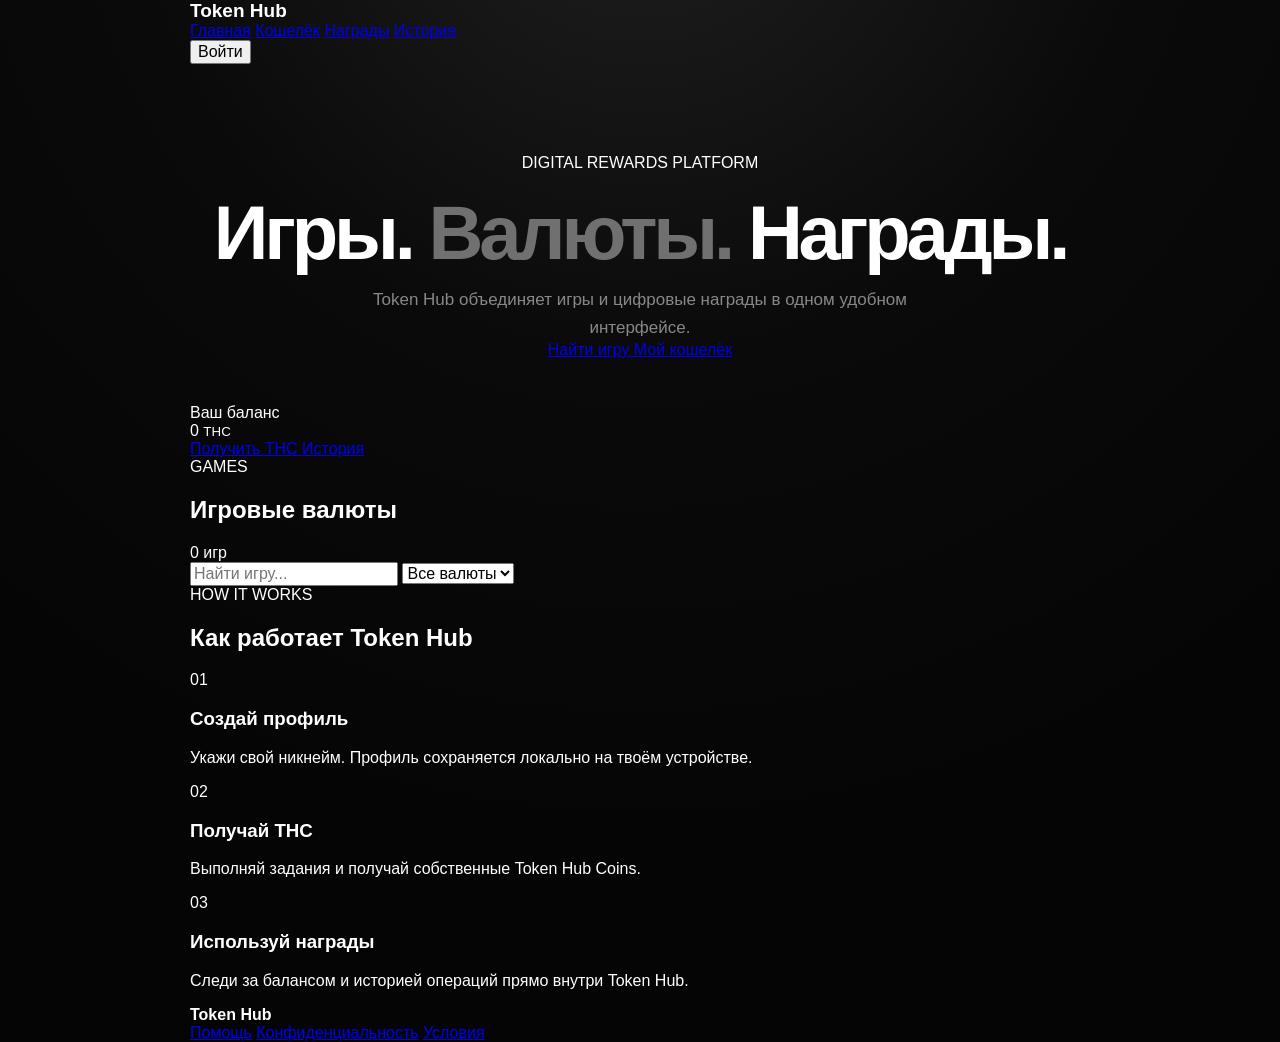
==== commit e12370d6: "Update index.html" ====
--- a/index.html
+++ b/index.html
@@ -2,397 +2,239 @@
 <html lang="ru">
 <head>
   <meta charset="UTF-8">
-
-  <meta
-    name="viewport"
-    content="width=device-width, initial-scale=1.0, viewport-fit=cover"
-  >
-
-  <meta
-    name="theme-color"
-    content="#050505"
-  >
-
-  <meta
-    name="description"
-    content="Token Hub — каталог игровых кодов, наград и официальных способов активации."
-  >
-
-  <link
-    rel="manifest"
-    href="manifest.json"
-  >
+  <meta name="viewport" content="width=device-width, initial-scale=1.0, viewport-fit=cover">
+
+  <meta name="theme-color" content="#050505">
+  <meta name="description" content="Token Hub — игры, цифровые валюты, награды и собственная система Token Hub Coins.">
 
   <title>Token Hub</title>
 
-  <link
-    rel="stylesheet"
-    href="style.css"
-  >
+  <link rel="manifest" href="manifest.json">
+  <link rel="stylesheet" href="style.css">
 </head>
 
 <body>
 
-  <header class="header">
-
-    <a
-      class="brand"
-      href="#"
-      aria-label="Token Hub"
-    >
-      Token Hub
-    </a>
-
-    <button
-      class="help-button"
-      id="helpButton"
-      type="button"
-    >
-      Как это работает?
-    </button>
-
+  <header class="site-header">
+    <div class="container header-inner">
+
+      <a href="index.html" class="brand">Token Hub</a>
+
+      <nav class="nav">
+        <a href="index.html" class="active">Главная</a>
+        <a href="wallet.html">Кошелёк</a>
+        <a href="rewards.html">Награды</a>
+        <a href="transactions.html">История</a>
+      </nav>
+
+      <button id="profileButton" class="profile-button">
+        Войти
+      </button>
+
+    </div>
   </header>
 
-
-  <main class="container">
+  <main>
 
     <section class="hero">
-
-      <div class="badge">
-        GAME REWARDS HUB
-      </div>
-
-      <h1>
-        Игровые награды
-        <br>
-        <span>в одном месте.</span>
-      </h1>
-
-      <p>
-        Находи доступные коды, игровые награды
-        и официальные способы их активации.
-      </p>
-
-    </section>
-
-
-    <section class="hub-card">
-
-      <div class="field">
-
-        <label for="game">
-          Игра
-        </label>
-
-        <select id="game"></select>
-
-      </div>
-
-
-      <div class="field">
-
-        <label for="category">
-          Категория
-        </label>
-
-        <select id="category">
-
-          <option value="all">
-            Все
-          </option>
-
-          <option value="codes">
-            Коды
-          </option>
-
-          <option value="official">
-            Официальные
-          </option>
-
-          <option value="in-game">
-            Игровые награды
-          </option>
-
-        </select>
-
-      </div>
-
-
-      <div class="field">
-
-        <label for="search">
-          Поиск
-        </label>
-
-        <input
-          id="search"
-          type="search"
-          placeholder="Найти награду..."
-          autocomplete="off"
-          spellcheck="false"
-        >
-
-      </div>
-
-
-      <button
-        class="main-button"
-        id="findButton"
-        type="button"
-      >
-
-        <span>
-          Найти награды
-        </span>
-
-        <span class="arrow">
-          →
-        </span>
-
-      </button>
-
-    </section>
-
-
-    <section class="stats">
-
-      <div class="stat-card">
-
-        <span
-          class="stat-value"
-          id="gamesCount"
-        >
-          0
-        </span>
-
-        <span class="stat-label">
-          Игр
-        </span>
-
-      </div>
-
-
-      <div class="stat-card">
-
-        <span
-          class="stat-value"
-          id="rewardsCount"
-        >
-          0
-        </span>
-
-        <span class="stat-label">
-          Наград
-        </span>
-
-      </div>
-
-
-      <div class="stat-card">
-
-        <span
-          class="stat-value"
-          id="verifiedCount"
-        >
-          0
-        </span>
-
-        <span class="stat-label">
-          Проверено
-        </span>
-
-      </div>
-
-    </section>
-
-
-    <section class="results-section">
-
-      <div class="section-header">
-
-        <div>
-
-          <h2>
-            Доступные награды
-          </h2>
-
-          <p id="resultsInfo">
-            Загрузка...
+      <div class="container">
+
+        <div class="hero-content">
+
+          <span class="eyebrow">DIGITAL REWARDS PLATFORM</span>
+
+          <h1>
+            Игры.
+            <span>Валюты.</span>
+            Награды.
+          </h1>
+
+          <p>
+            Token Hub объединяет игры и цифровые награды
+            в одном удобном интерфейсе.
           </p>
 
-        </div>
-
-
-        <button
-          class="small-button"
-          id="refreshButton"
-          type="button"
-        >
-          ↻ Обновить
-        </button>
-
-      </div>
-
-
-      <div
-        class="results"
-        id="results"
-      ></div>
-
-    </section>
-
-
-    <section class="history-section">
-
-      <div class="section-header">
-
-        <div>
-
-          <h2>
-            История
-          </h2>
-
-          <p>
-            Недавно открытые награды
-          </p>
-
-        </div>
-
-
-        <button
-          class="small-button"
-          id="clearHistory"
-          type="button"
-        >
-          Очистить
-        </button>
-
-      </div>
-
-
-      <div
-        class="history"
-        id="history"
-      ></div>
+          <div class="hero-actions">
+            <a href="#games" class="primary-button">
+              Найти игру
+            </a>
+
+            <a href="wallet.html" class="secondary-button">
+              Мой кошелёк
+            </a>
+          </div>
+
+        </div>
+
+      </div>
+    </section>
+
+    <section class="wallet-preview">
+      <div class="container">
+
+        <div class="wallet-card">
+
+          <div>
+            <span class="muted">Ваш баланс</span>
+
+            <div class="balance">
+              <span id="homeBalance">0</span>
+              <small>THC</small>
+            </div>
+          </div>
+
+          <div class="wallet-actions">
+
+            <a href="rewards.html" class="primary-button">
+              Получить THC
+            </a>
+
+            <a href="transactions.html" class="secondary-button">
+              История
+            </a>
+
+          </div>
+
+        </div>
+
+      </div>
+    </section>
+
+    <section id="games" class="section">
+
+      <div class="container">
+
+        <div class="section-heading">
+
+          <div>
+            <span class="eyebrow">GAMES</span>
+            <h2>Игровые валюты</h2>
+          </div>
+
+          <span id="gamesCount" class="counter">0 игр</span>
+
+        </div>
+
+        <div class="search-panel">
+
+          <input
+            id="gameSearch"
+            type="search"
+            placeholder="Найти игру..."
+            autocomplete="off"
+          >
+
+          <select id="currencyFilter">
+            <option value="all">Все валюты</option>
+          </select>
+
+        </div>
+
+        <div id="gamesGrid" class="games-grid"></div>
+
+      </div>
+
+    </section>
+
+    <section class="section section-alt">
+
+      <div class="container">
+
+        <div class="section-heading">
+          <div>
+            <span class="eyebrow">HOW IT WORKS</span>
+            <h2>Как работает Token Hub</h2>
+          </div>
+        </div>
+
+        <div class="steps-grid">
+
+          <article class="step-card">
+            <span>01</span>
+            <h3>Создай профиль</h3>
+            <p>
+              Укажи свой никнейм. Профиль сохраняется
+              локально на твоём устройстве.
+            </p>
+          </article>
+
+          <article class="step-card">
+            <span>02</span>
+            <h3>Получай THC</h3>
+            <p>
+              Выполняй задания и получай собственные
+              Token Hub Coins.
+            </p>
+          </article>
+
+          <article class="step-card">
+            <span>03</span>
+            <h3>Используй награды</h3>
+            <p>
+              Следи за балансом и историей операций
+              прямо внутри Token Hub.
+            </p>
+          </article>
+
+        </div>
+
+      </div>
 
     </section>
 
   </main>
 
-
-  <!-- ОКНО «КАК ЭТО РАБОТАЕТ?» -->
-
-  <div
-    class="modal hidden"
-    id="helpModal"
-    aria-hidden="true"
-  >
+  <footer class="site-footer">
+
+    <div class="container footer-inner">
+
+      <strong>Token Hub</strong>
+
+      <div>
+        <a href="help.html">Помощь</a>
+        <a href="privacy.html">Конфиденциальность</a>
+        <a href="terms.html">Условия</a>
+      </div>
+
+    </div>
+
+  </footer>
+
+  <div id="profileModal" class="modal hidden">
 
     <div class="modal-card">
 
-      <button
-        class="close-button"
-        id="closeHelp"
-        type="button"
-        aria-label="Закрыть"
-      >
+      <button id="closeProfile" class="modal-close">
         ×
       </button>
 
-
-      <div class="modal-icon">
-        ?
-      </div>
-
-
-      <h2>
-        Как работает Token Hub?
-      </h2>
-
-
-      <p>
-        Token Hub помогает находить игровые коды,
-        награды и официальные страницы активации.
+      <h2>Профиль</h2>
+
+      <p class="muted">
+        Введи никнейм для своего Token Hub профиля.
       </p>
 
-
-      <div class="steps">
-
-        <div class="step">
-
-          <b>01</b>
-
-          <span>
-            Выбери игру
-          </span>
-
-        </div>
-
-
-        <div class="step">
-
-          <b>02</b>
-
-          <span>
-            Найди нужную награду
-          </span>
-
-        </div>
-
-
-        <div class="step">
-
-          <b>03</b>
-
-          <span>
-            Если есть код — скопируй его
-          </span>
-
-        </div>
-
-
-        <div class="step">
-
-          <b>04</b>
-
-          <span>
-            Открой страницу активации
-          </span>
-
-        </div>
-
-      </div>
-
-
-      <div class="security-note">
-
-        🔒 Token Hub не запрашивает пароль,
-        cookie или токен игрового аккаунта.
-
-      </div>
+      <input
+        id="nicknameInput"
+        class="text-input"
+        type="text"
+        maxlength="24"
+        placeholder="Твой никнейм"
+      >
+
+      <button id="saveProfile" class="primary-button full">
+        Создать профиль
+      </button>
 
     </div>
 
   </div>
 
-
-  <!-- УВЕДОМЛЕНИЯ -->
-
-  <div
-    class="toast"
-    id="toast"
-    role="status"
-    aria-live="polite"
-  ></div>
-
-
-  <!--
-    ПОРЯДОК ПОДКЛЮЧЕНИЯ ВАЖЕН:
-    сначала база data.js,
-    затем логика script.js.
-  -->
-
+  <div id="toast" class="toast"></div>
+
+  <script src="config.js"></script>
   <script src="data.js"></script>
+  <script src="api.js"></script>
   <script src="script.js"></script>
 
 </body>
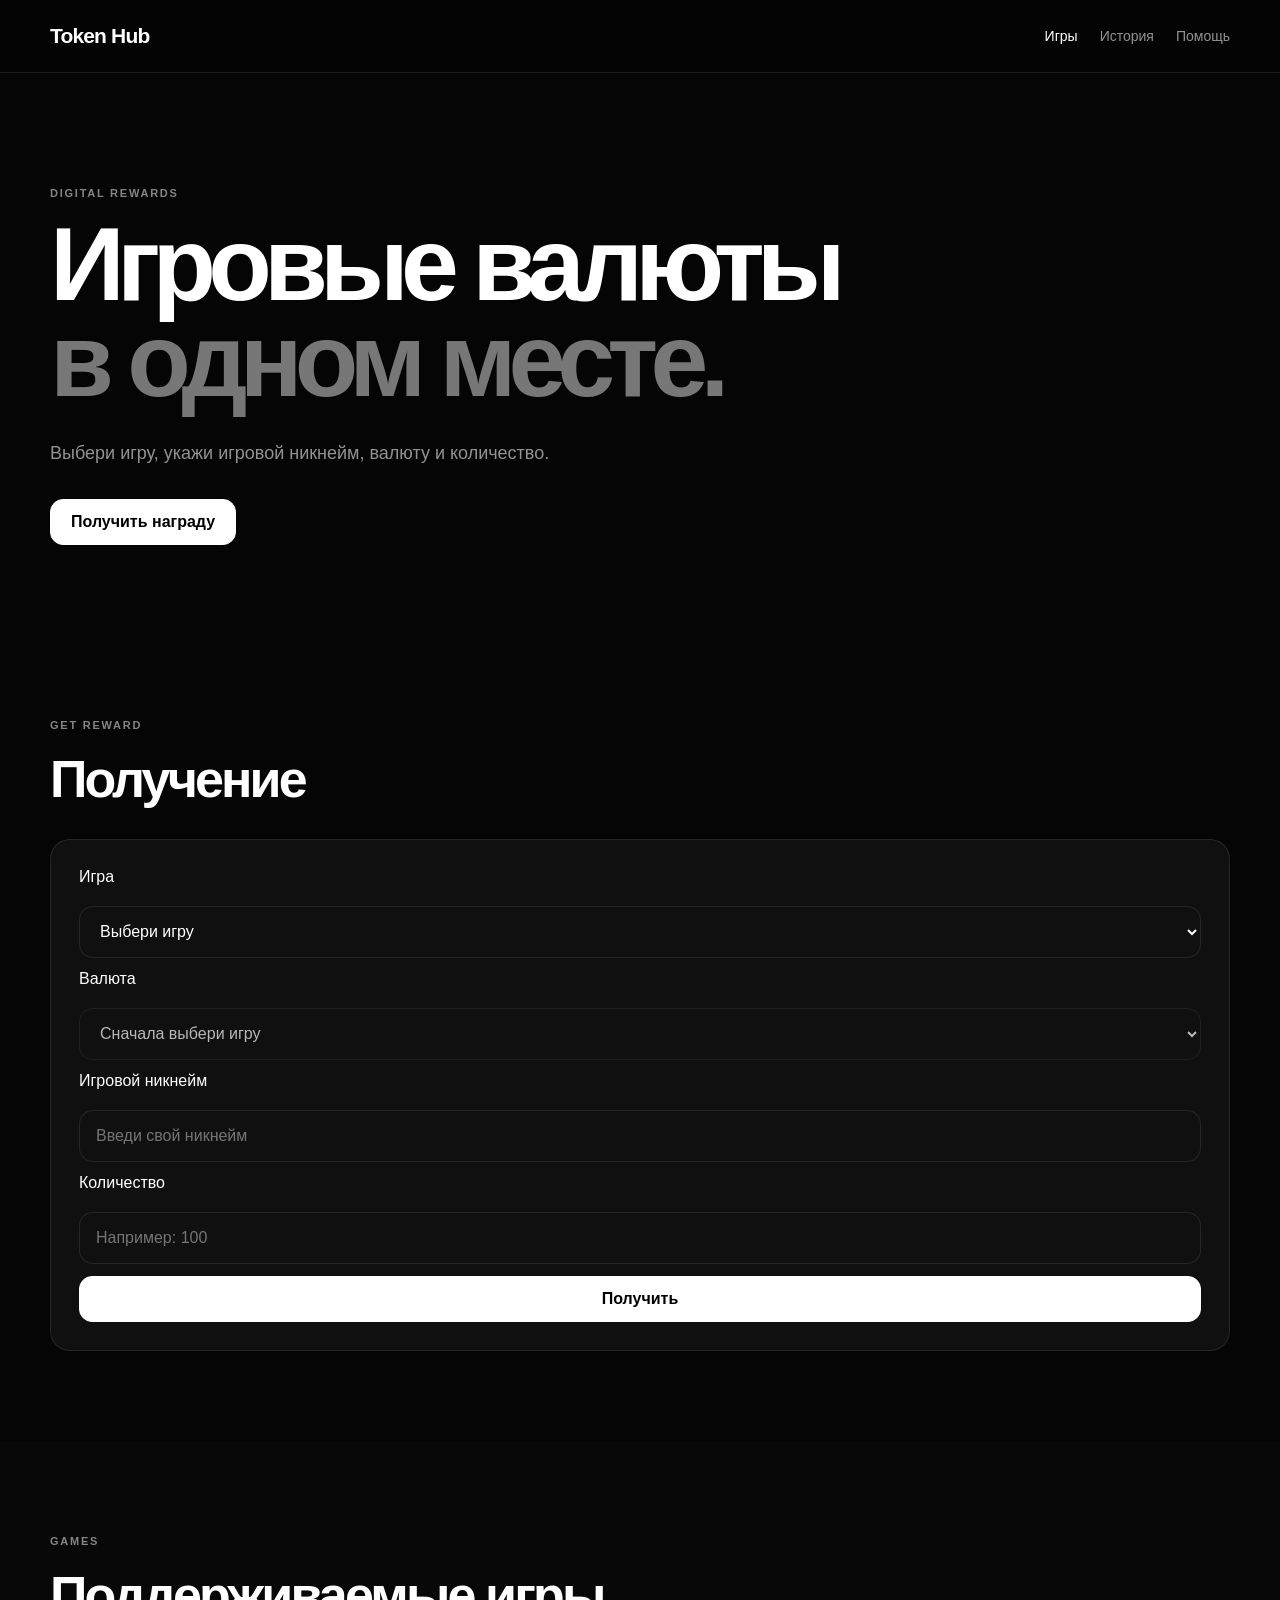
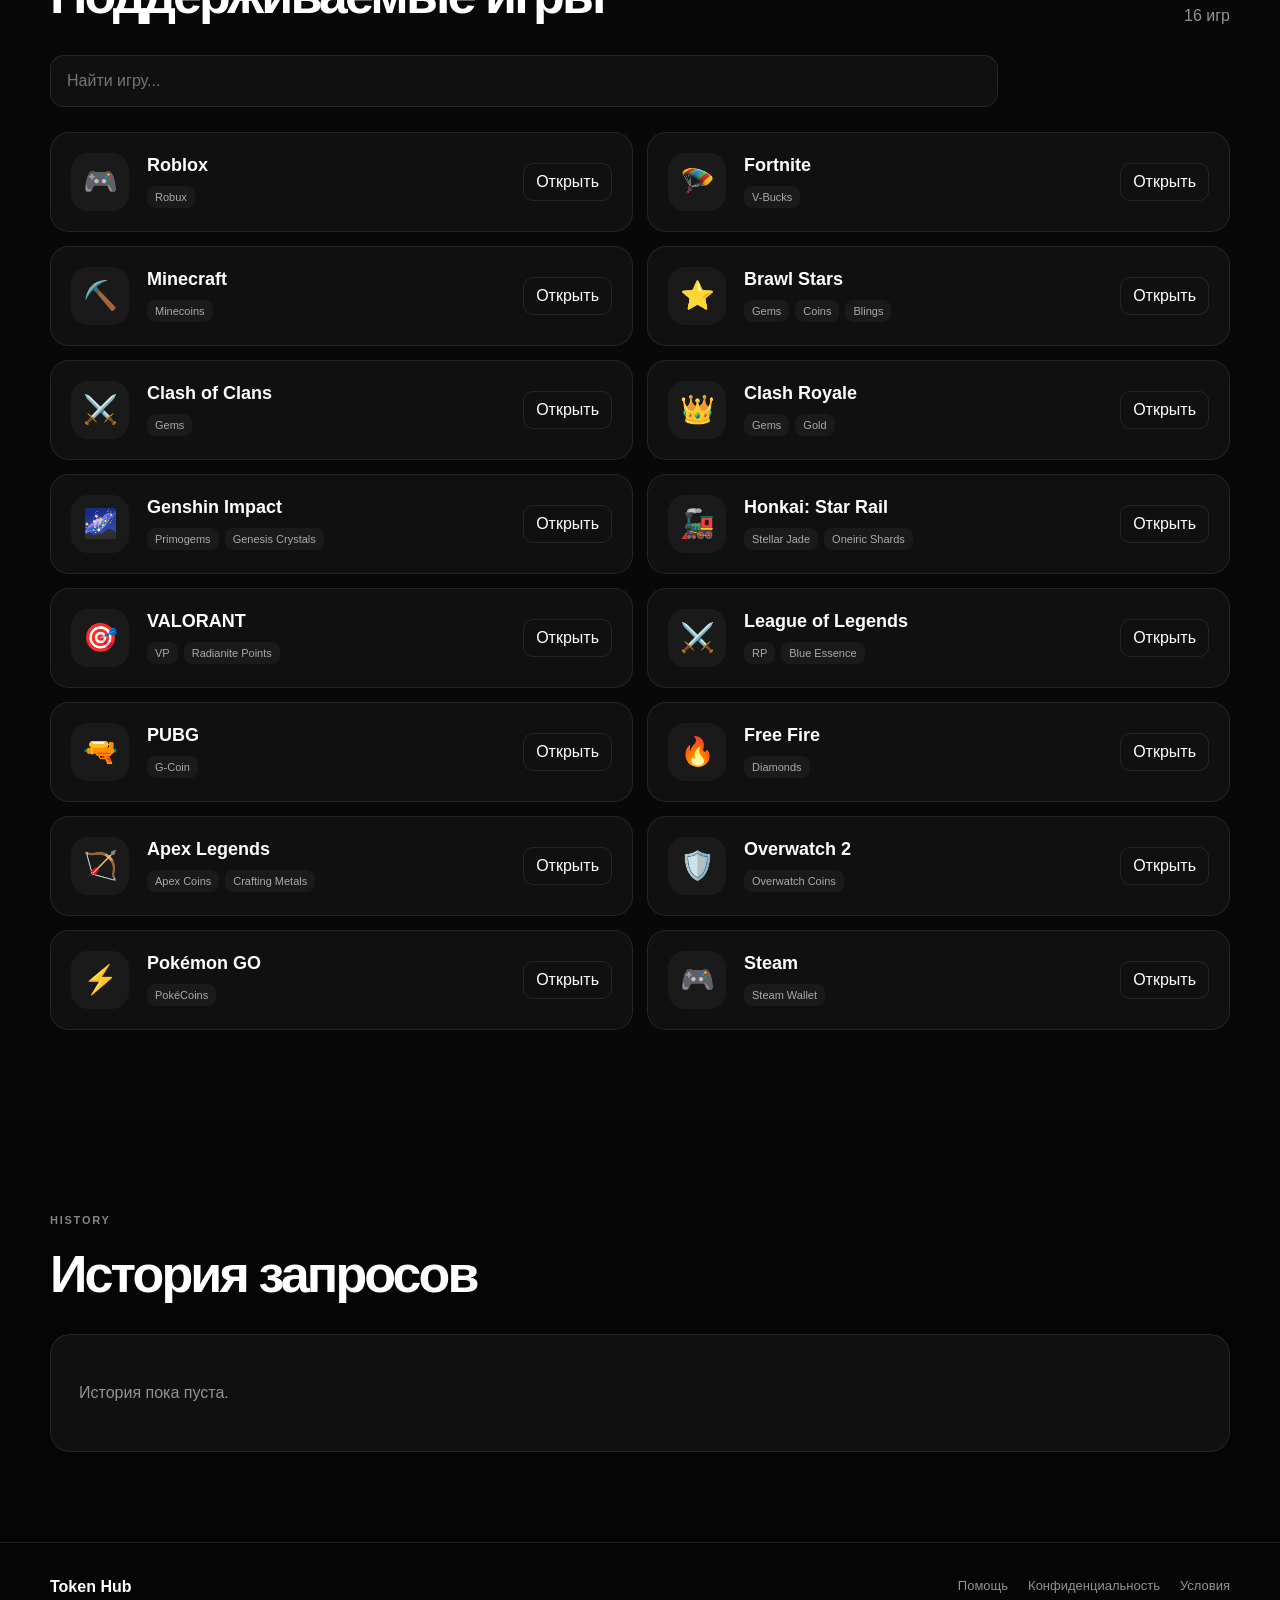
==== commit d689414f: "Update index.html" ====
--- a/index.html
+++ b/index.html
@@ -2,10 +2,17 @@
 <html lang="ru">
 <head>
   <meta charset="UTF-8">
-  <meta name="viewport" content="width=device-width, initial-scale=1.0, viewport-fit=cover">
+  <meta
+    name="viewport"
+    content="width=device-width, initial-scale=1.0, viewport-fit=cover"
+  >
+
+  <meta
+    name="description"
+    content="Token Hub — получение игровых наград и цифровых валют."
+  >
 
   <meta name="theme-color" content="#050505">
-  <meta name="description" content="Token Hub — игры, цифровые валюты, награды и собственная система Token Hub Coins.">
 
   <title>Token Hub</title>
 
@@ -15,227 +22,323 @@
 
 <body>
 
-  <header class="site-header">
-    <div class="container header-inner">
-
-      <a href="index.html" class="brand">Token Hub</a>
-
-      <nav class="nav">
-        <a href="index.html" class="active">Главная</a>
-        <a href="wallet.html">Кошелёк</a>
-        <a href="rewards.html">Награды</a>
-        <a href="transactions.html">История</a>
-      </nav>
-
-      <button id="profileButton" class="profile-button">
-        Войти
-      </button>
-
-    </div>
-  </header>
-
-  <main>
-
-    <section class="hero">
-      <div class="container">
-
-        <div class="hero-content">
-
-          <span class="eyebrow">DIGITAL REWARDS PLATFORM</span>
-
-          <h1>
-            Игры.
-            <span>Валюты.</span>
-            Награды.
-          </h1>
-
-          <p>
-            Token Hub объединяет игры и цифровые награды
-            в одном удобном интерфейсе.
-          </p>
-
-          <div class="hero-actions">
-            <a href="#games" class="primary-button">
-              Найти игру
-            </a>
-
-            <a href="wallet.html" class="secondary-button">
-              Мой кошелёк
-            </a>
+<header class="site-header">
+  <div class="container header-inner">
+
+    <a href="index.html" class="brand">
+      Token Hub
+    </a>
+
+    <nav class="nav">
+      <a href="#games" class="active">Игры</a>
+      <a href="#history">История</a>
+      <a href="help.html">Помощь</a>
+    </nav>
+
+  </div>
+</header>
+
+
+<main>
+
+  <!-- HERO -->
+
+  <section class="hero">
+
+    <div class="container">
+
+      <div class="hero-content">
+
+        <span class="eyebrow">
+          DIGITAL REWARDS
+        </span>
+
+        <h1>
+          Игровые валюты
+          <span>в одном месте.</span>
+        </h1>
+
+        <p>
+          Выбери игру, укажи игровой никнейм,
+          валюту и количество.
+        </p>
+
+        <a
+          href="#games"
+          class="primary-button"
+        >
+          Получить награду
+        </a>
+
+      </div>
+
+    </div>
+
+  </section>
+
+
+  <!-- GET CURRENCY -->
+
+  <section class="section">
+
+    <div class="container">
+
+      <div class="section-heading">
+
+        <div>
+          <span class="eyebrow">
+            GET REWARD
+          </span>
+
+          <h2>
+            Получение
+          </h2>
+        </div>
+
+      </div>
+
+
+      <div class="legal-card">
+
+        <form id="claimForm">
+
+          <div class="form-group">
+
+            <label for="gameSelect">
+              Игра
+            </label>
+
+            <select
+              id="gameSelect"
+              class="text-input"
+              required
+            >
+              <option value="">
+                Выбери игру
+              </option>
+            </select>
+
           </div>
 
+
+          <div class="form-group">
+
+            <label for="currencySelect">
+              Валюта
+            </label>
+
+            <select
+              id="currencySelect"
+              class="text-input"
+              required
+              disabled
+            >
+              <option value="">
+                Сначала выбери игру
+              </option>
+            </select>
+
+          </div>
+
+
+          <div class="form-group">
+
+            <label for="nicknameInput">
+              Игровой никнейм
+            </label>
+
+            <input
+              id="nicknameInput"
+              class="text-input"
+              type="text"
+              maxlength="64"
+              autocomplete="off"
+              placeholder="Введи свой никнейм"
+              required
+            >
+
+          </div>
+
+
+          <div class="form-group">
+
+            <label for="amountInput">
+              Количество
+            </label>
+
+            <input
+              id="amountInput"
+              class="text-input"
+              type="number"
+              min="1"
+              step="1"
+              placeholder="Например: 100"
+              required
+            >
+
+          </div>
+
+
+          <button
+            id="claimButton"
+            type="submit"
+            class="primary-button full"
+          >
+            Получить
+          </button>
+
+        </form>
+
+
+        <div
+          id="claimResult"
+          class="empty-state"
+          hidden
+        ></div>
+
+      </div>
+
+    </div>
+
+  </section>
+
+
+  <!-- GAMES -->
+
+  <section
+    id="games"
+    class="section section-alt"
+  >
+
+    <div class="container">
+
+      <div class="section-heading">
+
+        <div>
+
+          <span class="eyebrow">
+            GAMES
+          </span>
+
+          <h2>
+            Поддерживаемые игры
+          </h2>
+
         </div>
 
-      </div>
-    </section>
-
-    <section class="wallet-preview">
-      <div class="container">
-
-        <div class="wallet-card">
-
-          <div>
-            <span class="muted">Ваш баланс</span>
-
-            <div class="balance">
-              <span id="homeBalance">0</span>
-              <small>THC</small>
-            </div>
-          </div>
-
-          <div class="wallet-actions">
-
-            <a href="rewards.html" class="primary-button">
-              Получить THC
-            </a>
-
-            <a href="transactions.html" class="secondary-button">
-              История
-            </a>
-
-          </div>
+        <span
+          id="gamesCount"
+          class="counter"
+        >
+          0 игр
+        </span>
+
+      </div>
+
+
+      <div class="search-panel">
+
+        <input
+          id="gameSearch"
+          type="search"
+          placeholder="Найти игру..."
+          autocomplete="off"
+        >
+
+      </div>
+
+
+      <div
+        id="gamesGrid"
+        class="games-grid"
+      ></div>
+
+    </div>
+
+  </section>
+
+
+  <!-- HISTORY -->
+
+  <section
+    id="history"
+    class="section"
+  >
+
+    <div class="container">
+
+      <div class="section-heading">
+
+        <div>
+
+          <span class="eyebrow">
+            HISTORY
+          </span>
+
+          <h2>
+            История запросов
+          </h2>
 
         </div>
 
       </div>
-    </section>
-
-    <section id="games" class="section">
-
-      <div class="container">
-
-        <div class="section-heading">
-
-          <div>
-            <span class="eyebrow">GAMES</span>
-            <h2>Игровые валюты</h2>
-          </div>
-
-          <span id="gamesCount" class="counter">0 игр</span>
-
-        </div>
-
-        <div class="search-panel">
-
-          <input
-            id="gameSearch"
-            type="search"
-            placeholder="Найти игру..."
-            autocomplete="off"
-          >
-
-          <select id="currencyFilter">
-            <option value="all">Все валюты</option>
-          </select>
-
-        </div>
-
-        <div id="gamesGrid" class="games-grid"></div>
-
-      </div>
-
-    </section>
-
-    <section class="section section-alt">
-
-      <div class="container">
-
-        <div class="section-heading">
-          <div>
-            <span class="eyebrow">HOW IT WORKS</span>
-            <h2>Как работает Token Hub</h2>
-          </div>
-        </div>
-
-        <div class="steps-grid">
-
-          <article class="step-card">
-            <span>01</span>
-            <h3>Создай профиль</h3>
-            <p>
-              Укажи свой никнейм. Профиль сохраняется
-              локально на твоём устройстве.
-            </p>
-          </article>
-
-          <article class="step-card">
-            <span>02</span>
-            <h3>Получай THC</h3>
-            <p>
-              Выполняй задания и получай собственные
-              Token Hub Coins.
-            </p>
-          </article>
-
-          <article class="step-card">
-            <span>03</span>
-            <h3>Используй награды</h3>
-            <p>
-              Следи за балансом и историей операций
-              прямо внутри Token Hub.
-            </p>
-          </article>
-
-        </div>
-
-      </div>
-
-    </section>
-
-  </main>
-
-  <footer class="site-footer">
-
-    <div class="container footer-inner">
-
-      <strong>Token Hub</strong>
-
-      <div>
-        <a href="help.html">Помощь</a>
-        <a href="privacy.html">Конфиденциальность</a>
-        <a href="terms.html">Условия</a>
-      </div>
-
-    </div>
-
-  </footer>
-
-  <div id="profileModal" class="modal hidden">
-
-    <div class="modal-card">
-
-      <button id="closeProfile" class="modal-close">
-        ×
-      </button>
-
-      <h2>Профиль</h2>
-
-      <p class="muted">
-        Введи никнейм для своего Token Hub профиля.
-      </p>
-
-      <input
-        id="nicknameInput"
-        class="text-input"
-        type="text"
-        maxlength="24"
-        placeholder="Твой никнейм"
+
+
+      <div
+        id="historyList"
+        class="legal-card"
       >
-
-      <button id="saveProfile" class="primary-button full">
-        Создать профиль
-      </button>
+        <p class="muted">
+          История пока пуста.
+        </p>
+      </div>
+
+    </div>
+
+  </section>
+
+</main>
+
+
+<footer class="site-footer">
+
+  <div class="container footer-inner">
+
+    <strong>
+      Token Hub
+    </strong>
+
+    <div>
+
+      <a href="help.html">
+        Помощь
+      </a>
+
+      <a href="privacy.html">
+        Конфиденциальность
+      </a>
+
+      <a href="terms.html">
+        Условия
+      </a>
 
     </div>
 
   </div>
 
-  <div id="toast" class="toast"></div>
-
-  <script src="config.js"></script>
-  <script src="data.js"></script>
-  <script src="api.js"></script>
-  <script src="script.js"></script>
+</footer>
+
+
+<div
+  id="toast"
+  class="toast"
+></div>
+
+
+<script src="config.js"></script>
+<script src="data.js"></script>
+<script src="api.js"></script>
+<script src="script.js"></script>
 
 </body>
 </html>
--- a/style.css
+++ b/style.css
@@ -1,55 +1,38 @@
+:root {
+  --bg: #050505;
+  --bg-soft: #0b0b0b;
+  --card: #101010;
+  --card-hover: #151515;
+  --border: rgba(255,255,255,.09);
+  --text: #fff;
+  --muted: #929292;
+  --accent: #fff;
+  --radius: 22px;
+}
+
 * {
   box-sizing: border-box;
 }
 
-:root {
-  --background: #050505;
-  --surface: #0d0d0d;
-  --surface-2: #121212;
-
-  --border: #252525;
-  --border-light: #333333;
-
-  --text: #ffffff;
-  --muted: #888888;
-  --muted-2: #666666;
-
-  --accent: #ffffff;
-
-  --danger: #ff4d4d;
-
-  --radius: 18px;
-}
-
 html {
   scroll-behavior: smooth;
 }
 
 body {
   margin: 0;
-
-  min-height: 100vh;
-
-  background:
-    radial-gradient(
-      circle at 50% -15%,
-      #202020 0%,
-      #0a0a0a 38%,
-      #050505 75%
-    );
-
+  background: var(--bg);
   color: var(--text);
-
   font-family:
-    Inter,
     -apple-system,
     BlinkMacSystemFont,
     "SF Pro Display",
-    "SF Pro Text",
     "Segoe UI",
     sans-serif;
-
-  -webkit-font-smoothing: antialiased;
+}
+
+a {
+  color: inherit;
+  text-decoration: none;
 }
 
 button,
@@ -62,611 +45,384 @@
   cursor: pointer;
 }
 
-button,
-a,
-input,
-select {
-  -webkit-tap-highlight-color: transparent;
-}
-
-
-/* HEADER */
-
-.header {
-  width: min(
-    1180px,
-    calc(100% - 32px)
-  );
-
-  height: 76px;
-
-  margin: auto;
+.container {
+  width: min(1180px, calc(100% - 32px));
+  margin: 0 auto;
+}
+
+.site-header {
+  position: sticky;
+  top: 0;
+  z-index: 50;
+
+  background: rgba(5,5,5,.82);
+  backdrop-filter: blur(20px);
+
+  border-bottom: 1px solid var(--border);
+}
+
+.header-inner {
+  min-height: 72px;
+
+  display: flex;
+  align-items: center;
+  gap: 28px;
+}
+
+.brand {
+  font-size: 21px;
+  font-weight: 800;
+  letter-spacing: -.04em;
+}
+
+.nav {
+  display: flex;
+  align-items: center;
+  gap: 22px;
+  margin-left: auto;
+}
+
+.nav a {
+  color: var(--muted);
+  font-size: 14px;
+}
+
+.nav a:hover,
+.nav a.active {
+  color: white;
+}
+
+.profile-button,
+.header-button {
+  border: 1px solid var(--border);
+  background: #111;
+  color: white;
+  padding: 10px 15px;
+  border-radius: 12px;
+}
+
+.hero {
+  padding: 110px 0 80px;
+}
+
+.hero-content {
+  max-width: 800px;
+}
+
+.eyebrow {
+  display: inline-block;
+  color: #858585;
+  font-size: 11px;
+  font-weight: 800;
+  letter-spacing: .16em;
+  margin-bottom: 18px;
+}
+
+.hero h1 {
+  margin: 0;
+
+  font-size: clamp(54px, 9vw, 104px);
+  line-height: .92;
+  letter-spacing: -.075em;
+}
+
+.hero h1 span {
+  color: #777;
+}
+
+.hero p {
+  max-width: 600px;
+
+  margin: 30px 0;
+
+  color: var(--muted);
+  font-size: 18px;
+  line-height: 1.7;
+}
+
+.hero-actions,
+.wallet-actions {
+  display: flex;
+  gap: 12px;
+  flex-wrap: wrap;
+}
+
+.primary-button,
+.secondary-button {
+  display: inline-flex;
+  align-items: center;
+  justify-content: center;
+
+  min-height: 46px;
+  padding: 0 20px;
+
+  border-radius: 13px;
+
+  transition:
+    transform .2s,
+    background .2s;
+}
+
+.primary-button {
+  border: 1px solid white;
+  background: white;
+  color: black;
+  font-weight: 700;
+}
+
+.secondary-button {
+  border: 1px solid var(--border);
+  background: #111;
+  color: white;
+}
+
+.primary-button:hover,
+.secondary-button:hover {
+  transform: translateY(-2px);
+}
+
+.wallet-preview {
+  padding-bottom: 70px;
+}
+
+.wallet-card {
+  padding: 28px;
 
   display: flex;
   align-items: center;
   justify-content: space-between;
-
-  border-bottom: 1px solid rgba(
-    255,
-    255,
-    255,
-    .08
-  );
-}
-
-.brand {
+  gap: 30px;
+
+  border: 1px solid var(--border);
+  border-radius: var(--radius);
+
+  background:
+    radial-gradient(
+      circle at 80% 20%,
+      rgba(255,255,255,.08),
+      transparent 35%
+    ),
+    #0d0d0d;
+}
+
+.muted {
+  color: var(--muted);
+}
+
+.balance {
+  margin-top: 6px;
+
+  font-size: 42px;
+  font-weight: 800;
+  letter-spacing: -.04em;
+}
+
+.balance small {
+  font-size: 16px;
+  color: #888;
+}
+
+.section {
+  padding: 90px 0;
+}
+
+.section-alt {
+  background: #080808;
+}
+
+.section-heading {
+  display: flex;
+  justify-content: space-between;
+  align-items: end;
+  gap: 20px;
+  margin-bottom: 30px;
+}
+
+.section-heading h2 {
+  margin: 0;
+  font-size: clamp(32px, 5vw, 52px);
+  letter-spacing: -.055em;
+}
+
+.counter {
+  color: var(--muted);
+}
+
+.search-panel {
+  display: grid;
+  grid-template-columns: 1fr 220px;
+  gap: 12px;
+
+  margin-bottom: 25px;
+}
+
+.search-panel input,
+.search-panel select,
+.text-input {
+  width: 100%;
+  min-height: 52px;
+
+  padding: 0 16px;
+
+  color: white;
+  background: #101010;
+
+  border: 1px solid var(--border);
+  border-radius: 14px;
+
+  outline: none;
+}
+
+.search-panel input:focus,
+.search-panel select:focus,
+.text-input:focus {
+  border-color: rgba(255,255,255,.3);
+}
+
+.games-grid {
+  display: grid;
+  grid-template-columns: repeat(2, minmax(0,1fr));
+  gap: 14px;
+}
+
+.game-card {
   display: flex;
   align-items: center;
-
-  gap: 11px;
-
-  color: #fff;
-
-  text-decoration: none;
-
-  font-size: 19px;
-  font-weight: 800;
-}
-
-.brand-icon {
-  width: 34px;
-  height: 34px;
+  gap: 18px;
+
+  padding: 20px;
+
+  border: 1px solid var(--border);
+  border-radius: 19px;
+
+  background: var(--card);
+
+  transition:
+    transform .2s,
+    background .2s;
+}
+
+.game-card:hover {
+  transform: translateY(-3px);
+  background: var(--card-hover);
+}
+
+.game-icon {
+  width: 58px;
+  height: 58px;
 
   display: grid;
   place-items: center;
 
-  background: #fff;
-  color: #000;
-
+  flex: 0 0 auto;
+
+  border-radius: 17px;
+  background: #1a1a1a;
+
+  font-size: 28px;
+}
+
+.game-content {
+  min-width: 0;
+  flex: 1;
+}
+
+.game-content h3 {
+  margin: 0 0 10px;
+  font-size: 18px;
+}
+
+.currency-list {
+  display: flex;
+  flex-wrap: wrap;
+  gap: 6px;
+}
+
+.currency-tag {
+  padding: 5px 8px;
+
+  border-radius: 8px;
+
+  background: #1a1a1a;
+  color: #aaa;
+
+  font-size: 11px;
+}
+
+.game-button {
+  border: 1px solid var(--border);
+  background: transparent;
+  color: white;
+
+  padding: 9px 12px;
   border-radius: 10px;
-
-  font-size: 17px;
-  font-weight: 900;
-}
-
-.help-button {
-  border: 0;
-
-  background: transparent;
-
-  color: #999;
-
-  font-size: 14px;
-
-  transition: .2s;
-}
-
-.help-button:hover {
-  color: #fff;
-}
-
-
-/* MAIN */
-
-.container {
-  width: min(
-    900px,
-    calc(100% - 32px)
-  );
-
-  margin: auto;
-}
-
-
-/* HERO */
-
-.hero {
-  padding: 90px 0 45px;
-
-  text-align: center;
-}
-
-.badge {
-  display: inline-flex;
-
-  padding: 7px 12px;
-
-  border: 1px solid #292929;
-
-  border-radius: 999px;
+}
+
+.steps-grid {
+  display: grid;
+  grid-template-columns: repeat(3,1fr);
+  gap: 15px;
+}
+
+.step-card {
+  padding: 25px;
+
+  border: 1px solid var(--border);
+  border-radius: 20px;
 
   background: #101010;
-
-  color: #999;
-
-  font-size: 11px;
-  font-weight: 800;
-
-  letter-spacing: .12em;
-}
-
-.hero h1 {
-  margin: 24px 0 16px;
-
-  font-size:
-    clamp(
-      43px,
-      7vw,
-      76px
-    );
-
-  line-height: .98;
-
-  letter-spacing: -.055em;
-}
-
-.hero h1 span {
-  color: #707070;
-}
-
-.hero p {
-  max-width: 620px;
-
-  margin: auto;
-
-  color: #888;
-
-  font-size: 17px;
-
-  line-height: 1.6;
-}
-
-
-/* SEARCH CARD */
-
-.hub-card {
-  padding: 24px;
-
-  background:
-    rgba(15, 15, 15, .9);
-
-  border: 1px solid var(--border);
-
-  border-radius: 24px;
-
-  box-shadow:
-    0 30px 80px rgba(
-      0,
-      0,
-      0,
-      .35
-    );
-}
-
-.field {
-  margin-bottom: 18px;
-}
-
-.field label {
-  display: block;
-
-  margin-bottom: 9px;
-
-  color: #aaa;
-
+}
+
+.step-card > span {
+  color: #666;
+  font-size: 12px;
+}
+
+.step-card h3 {
+  margin: 35px 0 10px;
+}
+
+.step-card p {
+  margin: 0;
+
+  color: var(--muted);
+  line-height: 1.65;
+}
+
+.site-footer {
+  padding: 35px 0;
+  border-top: 1px solid var(--border);
+}
+
+.footer-inner {
+  display: flex;
+  justify-content: space-between;
+  gap: 20px;
+}
+
+.footer-inner div {
+  display: flex;
+  gap: 20px;
+}
+
+.footer-inner a {
+  color: var(--muted);
   font-size: 13px;
-  font-weight: 700;
-}
-
-.field input,
-.field select {
-  width: 100%;
-  height: 54px;
-
-  padding: 0 16px;
-
-  background: #090909;
-
-  color: #fff;
-
-  border: 1px solid #292929;
-
-  border-radius: 13px;
-
-  outline: none;
-
-  transition: .2s;
-}
-
-.field select {
-  appearance: auto;
-}
-
-.field input::placeholder {
-  color: #555;
-}
-
-.field input:focus,
-.field select:focus {
-  border-color: #666;
-
-  box-shadow:
-    0 0 0 3px
-    rgba(
-      255,
-      255,
-      255,
-      .04
-    );
-}
-
-
-/* MAIN BUTTON */
-
-.main-button {
-  width: 100%;
-  height: 56px;
-
-  padding: 0 18px;
-
-  display: flex;
-  align-items: center;
-  justify-content: space-between;
-
-  border: 0;
-
-  border-radius: 14px;
-
-  background: #fff;
-
-  color: #000;
-
-  font-weight: 800;
-
-  transition: .2s;
-}
-
-.main-button:hover {
-  background: #e9e9e9;
-
-  transform:
-    translateY(-1px);
-}
-
-.main-button:active {
-  transform:
-    translateY(1px);
-}
-
-.arrow {
-  font-size: 22px;
-}
-
-
-/* STATS */
-
-.stats {
-  display: grid;
-
-  grid-template-columns:
-    repeat(3, 1fr);
-
-  gap: 10px;
-
-  margin-top: 15px;
-}
-
-.stat-card {
-  padding: 17px;
-
-  background: #0b0b0b;
-
-  border: 1px solid #1c1c1c;
-
-  border-radius: 14px;
-
-  text-align: center;
-}
-
-.stat-value {
-  display: block;
-
-  font-size: 22px;
-
-  font-weight: 800;
-}
-
-.stat-label {
-  display: block;
-
-  margin-top: 4px;
-
-  color: #666;
-
-  font-size: 11px;
-
-  text-transform: uppercase;
-
-  letter-spacing: .08em;
-}
-
-
-/* SECTIONS */
-
-.results-section,
-.history-section {
-  margin-top: 60px;
-}
-
-.section-header {
-  display: flex;
-
-  align-items: center;
-  justify-content: space-between;
-
-  gap: 15px;
-
-  margin-bottom: 18px;
-}
-
-.section-header h2 {
-  margin: 0 0 5px;
-
-  font-size: 23px;
-}
-
-.section-header p {
-  margin: 0;
-
-  color: #777;
-
-  font-size: 13px;
-}
-
-.small-button {
-  padding: 9px 13px;
-
-  background: #111;
-
-  color: #bbb;
-
-  border: 1px solid #252525;
-
-  border-radius: 10px;
-
-  transition: .2s;
-}
-
-.small-button:hover {
-  color: #fff;
-
-  border-color: #444;
-}
-
-
-/* RESULTS */
-
-.results {
-  display: grid;
-
-  gap: 12px;
-}
-
-.reward-card {
-  display: grid;
-
-  grid-template-columns:
-    1fr auto;
-
-  gap: 20px;
-
-  padding: 20px;
-
-  background: #0e0e0e;
-
-  border: 1px solid #202020;
-
-  border-radius: 17px;
-
-  transition: .2s;
-}
-
-.reward-card:hover {
-  border-color: #3a3a3a;
-
-  transform:
-    translateY(-1px);
-}
-
-.reward-game {
-  margin-bottom: 6px;
-
-  color: #777;
-
-  font-size: 11px;
-
-  text-transform: uppercase;
-
-  letter-spacing: .08em;
-}
-
-.reward-title {
-  font-size: 18px;
-
-  font-weight: 800;
-}
-
-.reward-description {
-  margin-top: 7px;
-
-  color: #888;
-
-  font-size: 13px;
-
-  line-height: 1.5;
-}
-
-.reward-meta {
-  display: flex;
-
-  flex-wrap: wrap;
-
-  gap: 7px;
-
-  margin-top: 12px;
-}
-
-.meta {
-  padding: 5px 8px;
-
-  border-radius: 7px;
-
-  background: #171717;
-
-  border: 1px solid #262626;
-
-  color: #999;
-
-  font-size: 10px;
-
-  text-transform: uppercase;
-
-  letter-spacing: .04em;
-}
-
-.meta.verified {
-  color: #fff;
-}
-
-.reward-code {
-  display: inline-flex;
-
-  margin-top: 13px;
-
-  padding: 8px 10px;
-
-  background: #181818;
-
-  border: 1px solid #292929;
-
-  border-radius: 8px;
-
-  font-family: monospace;
-
-  font-size: 13px;
-
-  word-break: break-all;
-}
-
-.reward-actions {
-  display: flex;
-
-  align-items: center;
-
-  justify-content: center;
-
-  gap: 8px;
-}
-
-.copy-button,
-.open-button {
-  height: 40px;
-
-  padding: 0 13px;
-
-  border-radius: 10px;
-
-  font-size: 13px;
-
-  font-weight: 800;
-}
-
-.copy-button {
-  background: #fff;
-
-  color: #000;
-
-  border: 0;
-}
-
-.open-button {
-  background: #151515;
-
-  color: #fff;
-
-  border: 1px solid #2a2a2a;
-}
-
-
-/* EMPTY */
-
-.empty {
-  padding: 50px 20px;
-
-  text-align: center;
-
-  background: #0d0d0d;
-
-  border: 1px dashed #252525;
-
-  border-radius: 17px;
-
-  color: #777;
-
-  line-height: 1.5;
-}
-
-
-/* HISTORY */
-
-.history {
-  display: grid;
-
-  gap: 9px;
-}
-
-.history-item {
-  padding: 14px 16px;
-
-  display: flex;
-
-  justify-content: space-between;
-
-  gap: 12px;
-
-  background: #0c0c0c;
-
-  border: 1px solid #1c1c1c;
-
-  border-radius: 12px;
-}
-
-.history-name {
-  font-weight: 700;
-}
-
-.history-date {
-  color: #666;
-
-  font-size: 12px;
-}
-
-
-/* MODAL */
+}
 
 .modal {
   position: fixed;
-
   inset: 0;
 
   display: grid;
-
   place-items: center;
 
   padding: 20px;
 
-  background:
-    rgba(
-      0,
-      0,
-      0,
-      .78
-    );
-
-  backdrop-filter:
-    blur(12px);
-
-  z-index: 20;
+  background: rgba(0,0,0,.75);
+  backdrop-filter: blur(12px);
+
+  z-index: 100;
 }
 
 .modal.hidden {
@@ -676,262 +432,203 @@
 .modal-card {
   position: relative;
 
-  width: min(
-    500px,
-    100%
-  );
-
-  padding: 30px;
-
-  background: #101010;
-
-  border: 1px solid #2a2a2a;
-
-  border-radius: 22px;
-
-  box-shadow:
-    0 30px 100px
-    rgba(
-      0,
-      0,
-      0,
-      .7
-    );
-}
-
-.close-button {
+  width: min(440px,100%);
+
+  padding: 28px;
+
+  border: 1px solid var(--border);
+  border-radius: 24px;
+
+  background: #111;
+}
+
+.modal-card h2 {
+  margin-top: 0;
+}
+
+.modal-close {
   position: absolute;
-
   top: 15px;
-  right: 17px;
-
-  width: 34px;
-  height: 34px;
+  right: 15px;
+
+  width: 35px;
+  height: 35px;
 
   border: 0;
-
-  border-radius: 50%;
-
-  background: #1b1b1b;
-
-  color: #aaa;
+  border-radius: 10px;
+
+  background: #1a1a1a;
+  color: white;
 
   font-size: 22px;
 }
 
-.modal-icon {
-  width: 45px;
-  height: 45px;
-
-  display: grid;
-
-  place-items: center;
-
-  background: #fff;
-
-  color: #000;
-
-  border-radius: 13px;
-
-  font-size: 22px;
-
-  font-weight: 900;
-}
-
-.modal-card h2 {
-  margin: 20px 0 10px;
-}
-
-.modal-card > p {
-  color: #888;
-
-  line-height: 1.6;
-}
-
-.steps {
-  display: grid;
-
-  gap: 9px;
-
-  margin-top: 20px;
-}
-
-.step {
-  display: flex;
-
-  align-items: center;
-
-  gap: 13px;
-
-  padding: 13px;
-
-  background: #151515;
-
-  border-radius: 11px;
-}
-
-.step b {
-  color: #777;
-
-  font-family: monospace;
-}
-
-.step span {
-  color: #ddd;
-
-  font-size: 14px;
-}
-
-.security-note {
-  margin-top: 20px;
-
-  padding: 13px;
-
-  background: #151515;
-
-  border: 1px solid #262626;
-
-  border-radius: 11px;
-
-  color: #aaa;
-
-  font-size: 13px;
-
-  line-height: 1.5;
-}
-
-
-/* TOAST */
+.text-input {
+  margin: 20px 0 12px;
+}
+
+.full {
+  width: 100%;
+}
 
 .toast {
   position: fixed;
-
   left: 50%;
-
   bottom: 25px;
 
   transform:
-    translate(
-      -50%,
-      20px
-    );
-
-  max-width:
-    calc(
-      100% - 32px
-    );
+    translate(-50%, 20px);
+
+  opacity: 0;
 
   padding: 13px 17px;
 
-  background: #fff;
-
-  color: #000;
-
-  border-radius: 12px;
-
-  font-size: 13px;
-
-  font-weight: 800;
-
-  text-align: center;
-
-  opacity: 0;
+  border: 1px solid var(--border);
+  border-radius: 13px;
+
+  background: #171717;
+
+  color: white;
 
   pointer-events: none;
 
   transition: .25s;
 
-  z-index: 50;
+  z-index: 200;
 }
 
 .toast.show {
   opacity: 1;
-
-  transform:
-    translate(
-      -50%,
-      0
-    );
-}
-
-
-/* MOBILE */
-
-@media (max-width: 650px) {
-
-  .header {
-    height: 66px;
-  }
-
-  .brand {
-    font-size: 16px;
-  }
-
-  .brand-icon {
-    width: 30px;
-    height: 30px;
-  }
-
-  .help-button {
-    font-size: 12px;
+  transform: translate(-50%,0);
+}
+
+.empty-state {
+  grid-column: 1/-1;
+
+  padding: 60px 20px;
+
+  text-align: center;
+
+  border: 1px dashed var(--border);
+  border-radius: 20px;
+}
+
+.empty-icon {
+  font-size: 40px;
+  color: #555;
+}
+
+.empty-state p {
+  color: var(--muted);
+}
+
+.error-page {
+  min-height: 100vh;
+
+  display: grid;
+  place-items: center;
+
+  padding: 20px;
+}
+
+.error-card {
+  max-width: 500px;
+  text-align: center;
+}
+
+.error-code {
+  font-size: 100px;
+  font-weight: 900;
+  letter-spacing: -.08em;
+}
+
+.legal-page {
+  padding-top: 70px;
+  padding-bottom: 100px;
+}
+
+.legal-page h1 {
+  font-size: clamp(40px,7vw,70px);
+  letter-spacing: -.06em;
+}
+
+.legal-card {
+  margin-top: 20px;
+  padding: 28px;
+
+  border: 1px solid var(--border);
+  border-radius: 20px;
+
+  background: #101010;
+}
+
+.legal-card h2 {
+  margin-top: 28px;
+}
+
+.legal-card h2:first-child {
+  margin-top: 0;
+}
+
+.legal-card p {
+  color: var(--muted);
+  line-height: 1.75;
+}
+
+@media (max-width: 800px) {
+
+  .nav {
+    display: none;
+  }
+
+  .wallet-card {
+    flex-direction: column;
+    align-items: flex-start;
+  }
+
+  .games-grid {
+    grid-template-columns: 1fr;
+  }
+
+  .steps-grid {
+    grid-template-columns: 1fr;
+  }
+
+  .search-panel {
+    grid-template-columns: 1fr;
+  }
+
+}
+
+@media (max-width: 520px) {
+
+  .container {
+    width: min(100% - 22px,1180px);
   }
 
   .hero {
-    padding-top: 65px;
+    padding-top: 70px;
   }
 
   .hero h1 {
-    font-size: 43px;
-  }
-
-  .hero p {
-    font-size: 15px;
-  }
-
-  .hub-card {
-    padding: 17px;
-
-    border-radius: 18px;
-  }
-
-  .stats {
-    gap: 7px;
-  }
-
-  .stat-card {
-    padding: 13px 5px;
-  }
-
-  .stat-value {
-    font-size: 18px;
-  }
-
-  .stat-label {
-    font-size: 9px;
-  }
-
-  .reward-card {
-    grid-template-columns: 1fr;
-  }
-
-  .reward-actions {
-    width: 100%;
-  }
-
-  .copy-button,
-  .open-button {
-    flex: 1;
-  }
-
-  .section-header {
+    font-size: 56px;
+  }
+
+  .game-card {
     align-items: flex-start;
   }
 
-  .section-header h2 {
-    font-size: 20px;
-  }
-
-  .modal-card {
-    padding: 23px;
-  }
+  .game-button {
+    margin-left: auto;
+  }
+
+  .footer-inner {
+    flex-direction: column;
+  }
+
+  .footer-inner div {
+    flex-direction: column;
+    gap: 10px;
+  }
+
 }
